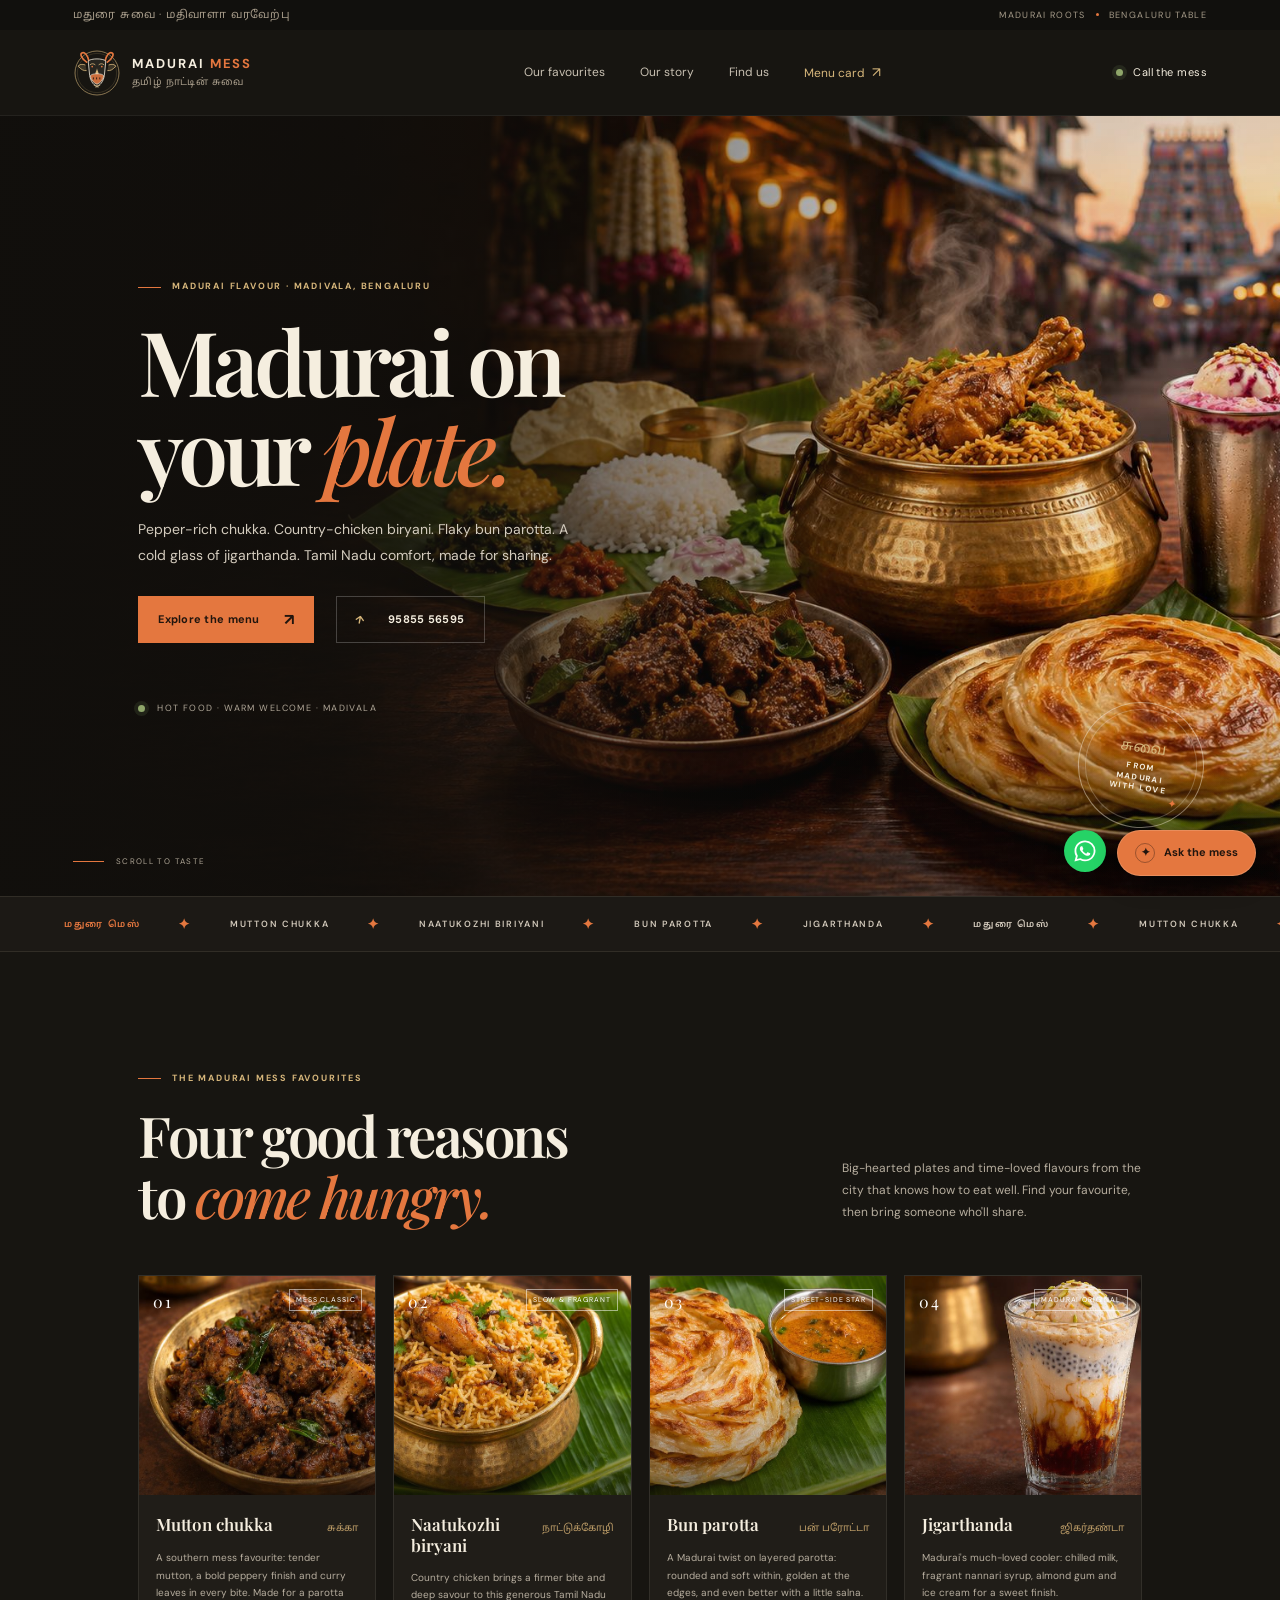
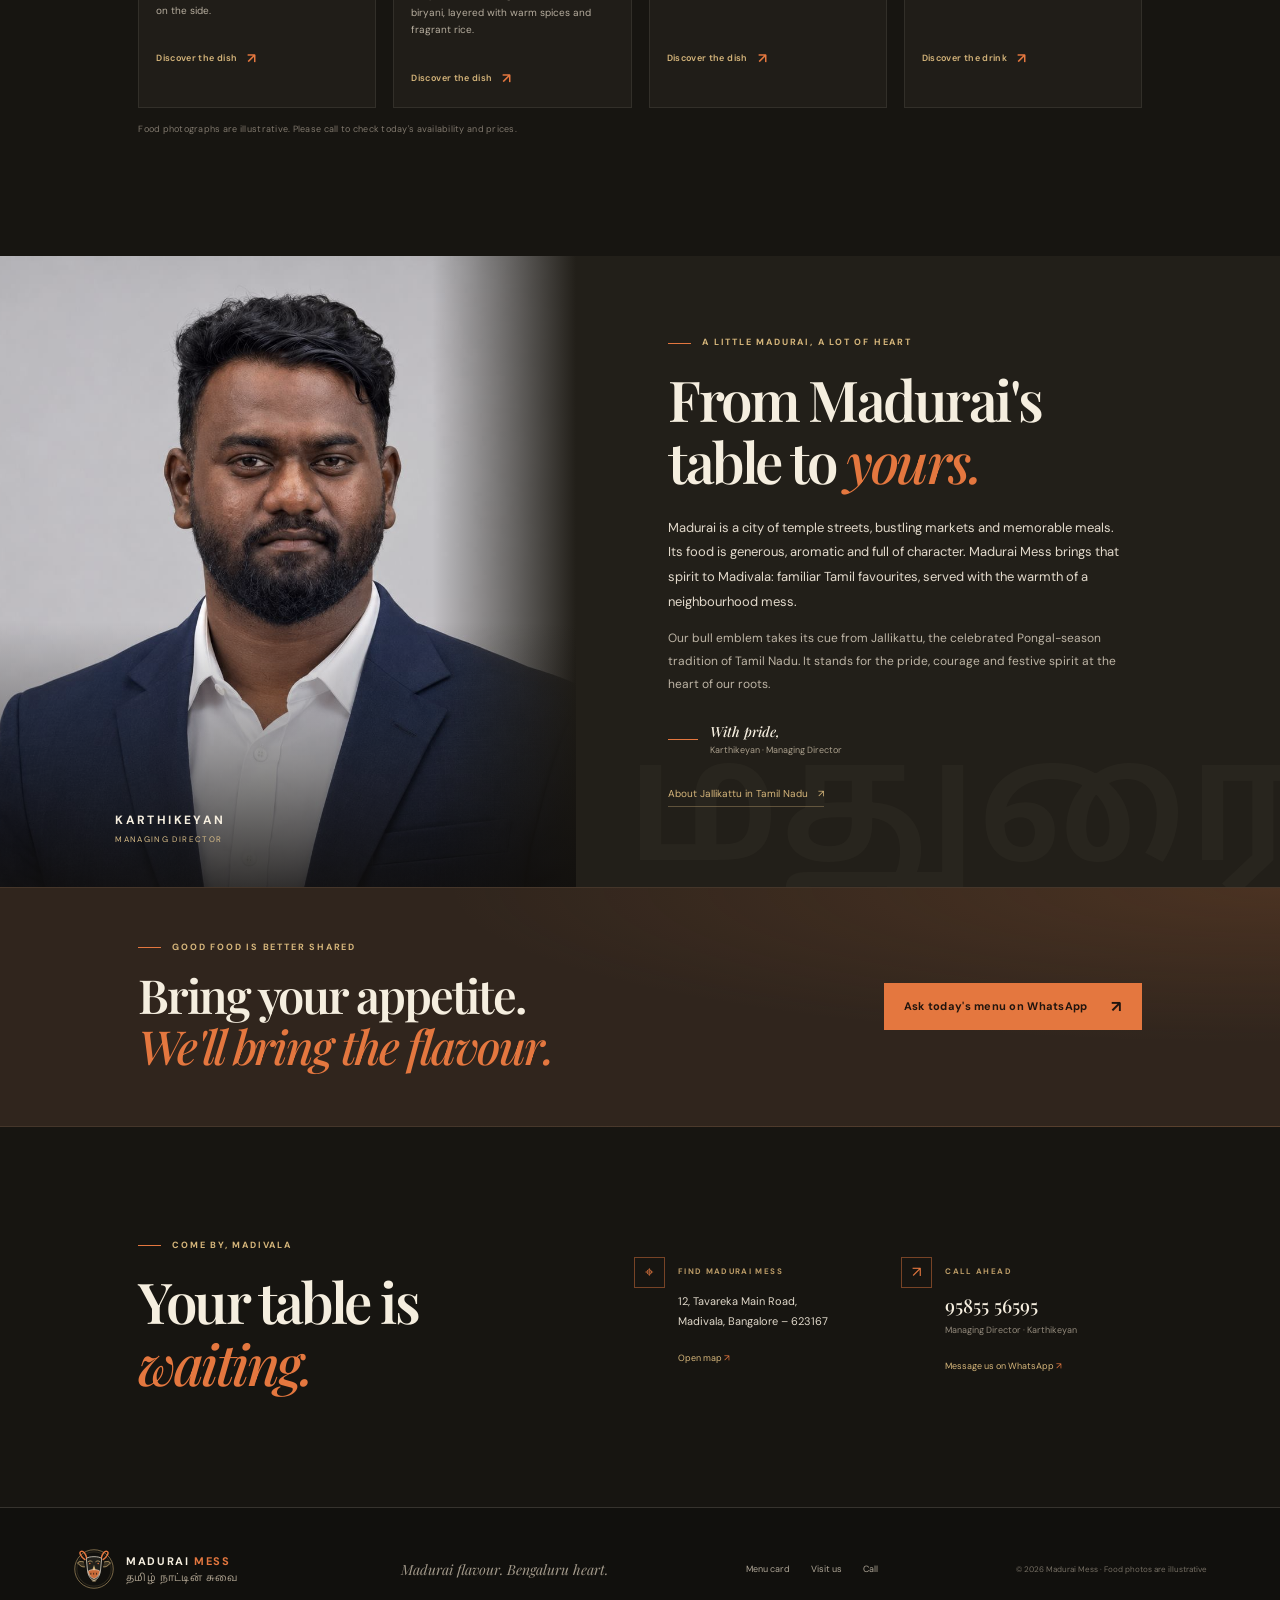
==== index.html @ 987070dd "Publish Madurai Mess site and menu assistant" ====
<!doctype html>
<html lang="en">
<head>
  <meta charset="utf-8">
  <meta name="viewport" content="width=device-width, initial-scale=1">
  <meta name="theme-color" content="#171511">
  <meta name="description" content="Madurai Mess brings the bold, comforting flavours of Tamil Nadu to Madivala, Bengaluru. Discover mutton chukka, naatukozhi biryani, bun parotta and Madurai jigarthanda.">
  <meta property="og:title" content="Madurai Mess | Madurai flavour, Bengaluru heart">
  <meta property="og:description" content="A taste of Madurai, served hot in Madivala, Bengaluru.">
  <meta property="og:type" content="website">
  <meta property="og:image" content="assets/madurai-mess-hero.jpg">
  <title>Madurai Mess | Madurai flavour, Bengaluru heart</title>
  <link rel="preconnect" href="https://fonts.googleapis.com">
  <link rel="preconnect" href="https://fonts.gstatic.com" crossorigin>
  <link href="https://fonts.googleapis.com/css2?family=DM+Sans:wght@400;500;600;700&family=Playfair+Display:wght@500;600;700&family=Noto+Sans+Tamil:wght@500;600&display=swap" rel="stylesheet">
  <link rel="icon" href="assets/bull-mark.svg" type="image/svg+xml">
  <link rel="stylesheet" href="styles.css">
  <script type="application/ld+json">
  {
    "@context": "https://schema.org",
    "@type": "Restaurant",
    "name": "Madurai Mess",
    "telephone": "+91-9585556595",
    "servesCuisine": ["South Indian", "Tamil"],
    "address": {
      "@type": "PostalAddress",
      "streetAddress": "12, Tavareka Main Road, Madivala",
      "addressLocality": "Bangalore",
      "postalCode": "623167",
      "addressCountry": "IN"
    }
  }
  </script>
</head>
<body>
  <div class="topline">
    <span>மதுரை சுவை · மதிவாளா வரவேற்பு</span>
    <span class="topline-right">MADURAI ROOTS <i></i> BENGALURU TABLE</span>
  </div>
  <header class="site-header" id="top">
    <a class="brand" href="index.html" aria-label="Madurai Mess home">
      <img src="assets/bull-mark.svg" alt="" width="48" height="48">
      <span class="brand-copy"><strong>MADURAI <b>MESS</b></strong><small>தமிழ் நாட்டின் சுவை</small></span>
    </a>
    <button class="nav-toggle" type="button" aria-label="Open navigation" aria-expanded="false"><span></span><span></span></button>
    <nav class="main-nav" aria-label="Main navigation">
      <a href="#specials">Our favourites</a><a href="#story">Our story</a><a href="#visit">Find us</a><a class="nav-menu-link" href="menu.html">Menu card <span>↗</span></a>
    </nav>
    <a class="header-call" href="tel:+919585556595"><span class="call-dot"></span> Call the mess</a>
  </header>
  <main>
    <section class="hero" aria-labelledby="hero-title">
      <div class="hero-shade"></div>
      <div class="hero-content">
        <p class="eyebrow"><span class="eyebrow-line"></span> MADURAI FLAVOUR · MADIVALA, BENGALURU</p>
        <h1 id="hero-title">Madurai on<br>your <em>plate.</em></h1>
        <p class="hero-lede">Pepper-rich chukka. Country-chicken biryani. Flaky bun parotta. A cold glass of jigarthanda. Tamil Nadu comfort, made for sharing.</p>
        <div class="hero-actions"><a class="button button-primary" href="menu.html">Explore the menu <span>↗</span></a><a class="button button-quiet" href="tel:+919585556595"><span class="phone-icon">↗</span> 95855 56595</a></div>
        <div class="hero-footnote"><span class="pulse"></span> HOT FOOD · WARM WELCOME · MADIVALA</div>
      </div>
      <div class="hero-stamp" aria-hidden="true"><span>சுவை</span><b>FROM<br>MADURAI<br>WITH LOVE</b><i>✦</i></div>
      <a class="scroll-cue" href="#specials" aria-label="Scroll to Madurai favourites"><span></span> SCROLL TO TASTE</a>
    </section>
    <div class="ticker" aria-label="Madurai Mess highlights"><div class="ticker-track"><span>மதுரை மெஸ்</span><i>✦</i><span>MUTTON CHUKKA</span><i>✦</i><span>NAATUKOZHI BIRIYANI</span><i>✦</i><span>BUN PAROTTA</span><i>✦</i><span>JIGARTHANDA</span><i>✦</i><span>மதுரை மெஸ்</span><i>✦</i><span>MUTTON CHUKKA</span><i>✦</i><span>NAATUKOZHI BIRIYANI</span><i>✦</i><span>BUN PAROTTA</span><i>✦</i><span>JIGARTHANDA</span><i>✦</i></div></div>
    <section class="section favourites" id="specials">
      <div class="section-heading"><div><p class="eyebrow"><span class="eyebrow-line"></span> THE MADURAI MESS FAVOURITES</p><h2>Four good reasons<br>to <em>come hungry.</em></h2></div><p class="section-intro">Big-hearted plates and time-loved flavours from the city that knows how to eat well. Find your favourite, then bring someone who'll share.</p></div>
      <div class="dish-grid">
        <article class="dish-card"><div class="dish-photo photo-chukka" role="img" aria-label="A bowl of peppery mutton chukka with curry leaves"><span class="dish-number">01</span><span class="dish-note">MESS CLASSIC</span></div><div class="dish-copy"><div class="dish-title-line"><h3>Mutton chukka</h3><span>சுக்கா</span></div><p>A southern mess favourite: tender mutton, a bold peppery finish and curry leaves in every bite. Made for a parotta on the side.</p><a href="menu.html#madurai-classics">Discover the dish <span>↗</span></a></div></article>
        <article class="dish-card"><div class="dish-photo photo-biryani" role="img" aria-label="Country chicken biryani in a brass pot"><span class="dish-number">02</span><span class="dish-note">SLOW & FRAGRANT</span></div><div class="dish-copy"><div class="dish-title-line"><h3>Naatukozhi biryani</h3><span>நாட்டுக்கோழி</span></div><p>Country chicken brings a firmer bite and deep savour to this generous Tamil Nadu biryani, layered with warm spices and fragrant rice.</p><a href="menu.html#madurai-classics">Discover the dish <span>↗</span></a></div></article>
        <article class="dish-card"><div class="dish-photo photo-parotta" role="img" aria-label="Golden, layered bun parotta served with salna"><span class="dish-number">03</span><span class="dish-note">STREET-SIDE STAR</span></div><div class="dish-copy"><div class="dish-title-line"><h3>Bun parotta</h3><span>பன் பரோட்டா</span></div><p>A Madurai twist on layered parotta: rounded and soft within, golden at the edges, and even better with a little salna.</p><a href="menu.html#madurai-classics">Discover the dish <span>↗</span></a></div></article>
        <article class="dish-card"><div class="dish-photo photo-jigarthanda" role="img" aria-label="A chilled glass of layered Madurai jigarthanda"><span class="dish-number">04</span><span class="dish-note">MADURAI ORIGINAL</span></div><div class="dish-copy"><div class="dish-title-line"><h3>Jigarthanda</h3><span>ஜிகர்தண்டா</span></div><p>Madurai's much-loved cooler: chilled milk, fragrant nannari syrup, almond gum and ice cream for a sweet finish.</p><a href="menu.html#coolers">Discover the drink <span>↗</span></a></div></article>
      </div>
      <p class="image-disclaimer">Food photographs are illustrative. Please call to check today's availability and prices.</p>
    </section>
    <section class="roots" id="story">
      <div class="roots-image"><img src="assets/karthikeyan.jpg" alt="Karthikeyan, Managing Director of Madurai Mess" loading="lazy"><span class="portrait-caption"><b>KARTHIKEYAN</b><small>MANAGING DIRECTOR</small></span></div>
      <div class="roots-copy"><p class="eyebrow"><span class="eyebrow-line"></span> A LITTLE MADURAI, A LOT OF HEART</p><h2>From Madurai's<br>table to <em>yours.</em></h2><p class="roots-lede">Madurai is a city of temple streets, bustling markets and memorable meals. Its food is generous, aromatic and full of character. Madurai Mess brings that spirit to Madivala: familiar Tamil favourites, served with the warmth of a neighbourhood mess.</p><p>Our bull emblem takes its cue from Jallikattu, the celebrated Pongal-season tradition of Tamil Nadu. It stands for the pride, courage and festive spirit at the heart of our roots.</p><div class="roots-signoff"><span class="signoff-rule"></span><span><b>With pride,</b><small>Karthikeyan · Managing Director</small></span></div><a class="text-link" href="https://www.tamilnadutourism.com/attractions/traditions/jallikattu-bull-festival" target="_blank" rel="noreferrer">About Jallikattu in Tamil Nadu <span>↗</span></a></div>
      <div class="roots-decoration" aria-hidden="true">மதுரை</div>
    </section>
    <section class="callout"><div class="callout-copy"><p class="eyebrow"><span class="eyebrow-line"></span> GOOD FOOD IS BETTER SHARED</p><h2>Bring your appetite.<br><em>We'll bring the flavour.</em></h2></div><a class="button button-primary" href="https://wa.me/919585556595?text=Vanakkam%20Madurai%20Mess%2C%20please%20share%20today%27s%20menu%20and%20prices." target="_blank" rel="noreferrer">Ask today's menu on WhatsApp <span>↗</span></a></section>
    <section class="visit section" id="visit">
      <div class="visit-heading"><p class="eyebrow"><span class="eyebrow-line"></span> COME BY, MADIVALA</p><h2>Your table is<br><em>waiting.</em></h2></div>
      <div class="visit-details">
        <div class="visit-detail"><span class="detail-icon">⌖</span><div><small>FIND MADURAI MESS</small><p>12, Tavareka Main Road,<br>Madivala, Bangalore – 623167</p><a href="https://www.google.com/maps/search/?api=1&query=12%2C%20Tavareka%20Main%20Road%2C%20Madivala%2C%20Bangalore%20623167" target="_blank" rel="noreferrer">Open map <span>↗</span></a></div></div>
        <div class="visit-detail"><span class="detail-icon">↗</span><div><small>CALL AHEAD</small><p><a class="phone-number" href="tel:+919585556595">95855 56595</a><br><span>Managing Director · Karthikeyan</span></p><a href="https://wa.me/919585556595?text=Vanakkam%20Madurai%20Mess" target="_blank" rel="noreferrer">Message us on WhatsApp <span>↗</span></a></div></div>
      </div>
    </section>
  </main>
  <footer class="site-footer"><a class="brand footer-brand" href="#top"><img src="assets/bull-mark.svg" alt="" width="44" height="44"><span class="brand-copy"><strong>MADURAI <b>MESS</b></strong><small>தமிழ் நாட்டின் சுவை</small></span></a><p>Madurai flavour. Bengaluru heart.</p><div class="footer-links"><a href="menu.html">Menu card</a><a href="#visit">Visit us</a><a href="tel:+919585556595">Call</a></div><small class="copyright">© <span data-year></span> Madurai Mess · Food photos are illustrative</small></footer>
  <a class="whatsapp-float" href="https://wa.me/919585556595?text=Vanakkam%20Madurai%20Mess%2C%20I%20have%20a%20personal%20query." target="_blank" rel="noreferrer" aria-label="WhatsApp Madurai Mess for a personal or custom query">
    <svg viewBox="0 0 32 32" aria-hidden="true"><path d="M16.02 3C8.9 3 3.1 8.78 3.1 15.9c0 2.25.59 4.44 1.71 6.38L3 29l6.91-1.8a12.9 12.9 0 0 0 6.1 1.54h.01c7.12 0 12.91-5.8 12.91-12.92A12.8 12.8 0 0 0 25.15 6.7 12.82 12.82 0 0 0 16.02 3Zm0 23.55h-.01c-1.9 0-3.77-.51-5.4-1.48l-.39-.23-4.1 1.07 1.1-4-.26-.41a10.57 10.57 0 0 1-1.63-5.6c0-5.88 4.8-10.66 10.69-10.66 2.85 0 5.53 1.11 7.55 3.13a10.58 10.58 0 0 1 3.12 7.55c0 5.89-4.79 10.68-10.67 10.68Zm5.86-7.99c-.32-.16-1.9-.94-2.19-1.04-.29-.1-.5-.16-.71.16-.21.31-.82 1.04-1 1.25-.18.21-.37.24-.68.08-.32-.16-1.34-.49-2.55-1.56-.94-.84-1.57-1.88-1.75-2.19-.18-.31-.02-.48.14-.64.14-.14.32-.37.47-.55.16-.19.21-.32.32-.53.1-.2.05-.39-.03-.55-.08-.16-.71-1.72-.97-2.36-.25-.61-.51-.52-.7-.53l-.6-.01c-.21 0-.55.08-.84.39-.29.31-1.1 1.08-1.1 2.64s1.12 3.06 1.28 3.27c.16.21 2.2 3.36 5.33 4.71.74.32 1.32.51 1.78.65.75.24 1.44.2 1.98.12.6-.09 1.9-.78 2.17-1.53.26-.76.26-1.4.18-1.54-.08-.14-.29-.22-.61-.38Z"/></svg>
  </a>
  <button class="chat-launcher" type="button" aria-expanded="false" aria-controls="mess-chat-panel"><span class="chat-launcher-icon">✦</span><span>Ask the mess</span></button>
  <section class="chat-panel" id="mess-chat-panel" aria-label="Madurai Mess menu assistant" hidden>
    <header class="chat-header"><div class="chat-brand"><img src="assets/bull-mark.svg" alt="" width="38" height="38"><span><b>Madurai Mess Assistant</b><small>Menu &amp; price questions</small></span></div><button class="chat-close" type="button" aria-label="Close chat">×</button></header>
    <a class="chat-whatsapp-link" href="https://wa.me/919585556595?text=Vanakkam%20Madurai%20Mess%2C%20I%20have%20a%20personal%20query." target="_blank" rel="noreferrer"><span class="wa-mini">◔</span> Personal or custom question? WhatsApp us <span>↗</span></a>
    <div class="chat-messages" aria-live="polite" aria-relevant="additions text"><div class="chat-message bot-message">Vanakkam! Ask me about our dishes, menu or prices. I’ll help with what I know.</div></div>
    <div class="chat-quick-replies"><button type="button" data-question="Show me the menu">Menu</button><button type="button" data-question="What are today's prices?">Today's prices</button><button type="button" data-question="Where are you located?">Location</button></div>
    <form class="chat-form"><label class="sr-only" for="mess-chat-input">Ask about Madurai Mess products or prices</label><input id="mess-chat-input" name="question" type="text" placeholder="Ask about a dish or price…" autocomplete="off" required><button type="submit" aria-label="Send message">↑</button></form>
    <p class="chat-footnote">For the latest availability and prices, message us on WhatsApp.</p>
  </section>
  <script src="script.js"></script>
</body>
</html>
---- styles.css ----
:root{color-scheme:dark;--ink:#171511;--cream:#f5eedf;--muted:#b6ad9e;--orange:#e4773f;--gold:#d6b67b;--line:rgba(244,234,214,.16);--sans:'DM Sans','Noto Sans Tamil',sans-serif;--serif:'Playfair Display',Georgia,serif}
*{box-sizing:border-box}html{scroll-behavior:smooth;scroll-padding-top:100px}body{margin:0;background:var(--ink);color:var(--cream);font-family:var(--sans);font-size:15px;line-height:1.6;-webkit-font-smoothing:antialiased}a{color:inherit;text-decoration:none}button{font:inherit}::selection{background:var(--orange);color:var(--ink)}
.topline{height:30px;padding:0 5.7vw;display:flex;align-items:center;justify-content:space-between;background:#11100d;color:#a69b89;font-size:9px;letter-spacing:.15em;text-transform:uppercase}.topline>span:first-child{font-family:var(--sans);font-size:11px;letter-spacing:.07em}.topline-right{display:flex;gap:10px;align-items:center}.topline-right i{width:3px;height:3px;background:var(--orange);border-radius:50%}
.site-header{height:86px;padding:0 5.7vw;display:flex;align-items:center;justify-content:space-between;position:relative;z-index:20;background:#171511;border-bottom:1px solid rgba(255,255,255,.055)}.brand{display:inline-flex;align-items:center;gap:11px;min-width:215px}.brand img{display:block}.brand-copy{display:flex;flex-direction:column;line-height:1.1}.brand-copy strong{font-size:13px;letter-spacing:.15em}.brand-copy strong b{color:var(--orange);font-weight:700}.brand-copy small{margin-top:6px;color:#a69b89;font-family:'Noto Sans Tamil',var(--sans);font-size:10px;letter-spacing:.04em}.main-nav{display:flex;align-items:center;gap:35px}.main-nav a{color:#c8c0b2;font-size:12px;transition:color .2s}.main-nav a:hover,.main-nav a[aria-current=page]{color:var(--cream)}.main-nav .nav-menu-link{color:var(--gold)}.nav-menu-link span{padding-left:4px;font-size:14px}.header-call{display:inline-flex;align-items:center;gap:10px;color:var(--cream);font-size:11px;letter-spacing:.04em}.call-dot,.pulse{width:7px;height:7px;border-radius:50%;background:#8fa66a;box-shadow:0 0 0 4px rgba(143,166,106,.13)}.nav-toggle{display:none}
.hero{min-height:660px;height:min(780px,calc(100vh - 116px));position:relative;display:flex;align-items:center;overflow:hidden;background:#17120e url('assets/madurai-mess-hero.jpg') center 49%/cover no-repeat}.hero-shade{position:absolute;inset:0;background:linear-gradient(90deg,rgba(17,15,12,.98),rgba(17,15,12,.9) 27%,rgba(17,15,12,.51) 49%,rgba(17,15,12,.08) 78%),linear-gradient(0deg,rgba(14,12,10,.42),transparent 28%)}.hero-content{width:min(610px,53vw);position:relative;z-index:1;margin-left:10.8vw;padding:0 0 16px;animation:rise-in .7s ease both}.eyebrow{margin:0 0 22px;color:var(--gold);display:flex;align-items:center;gap:11px;font-size:9px;font-weight:700;letter-spacing:.2em;line-height:1.5}.eyebrow-line{width:23px;height:1px;flex:0 0 23px;background:var(--orange)}h1,h2,h3,p{margin-top:0}.hero h1{margin:0;font:600 clamp(58px,7vw,98px)/.99 var(--serif);letter-spacing:-.055em}.hero h1 em,.section-heading h2 em,.roots h2 em,.callout h2 em,.visit h2 em,.menu-title-row h1 em{color:var(--orange);font-weight:500}.hero-lede{max-width:430px;margin:24px 0 27px;color:#d4ccbe;font-size:14px;line-height:1.85}.hero-actions{display:flex;align-items:center;gap:22px}.button{min-height:47px;display:inline-flex;align-items:center;justify-content:center;gap:24px;padding:0 20px;font-size:11px;font-weight:700;letter-spacing:.025em;transition:transform .2s,background .2s,border-color .2s}.button:hover{transform:translateY(-2px)}.button-primary{background:var(--orange);color:#21150e}.button-primary:hover{background:#ed8c56}.button-quiet{border:1px solid rgba(255,255,255,.22);color:var(--cream)}.button-quiet:hover{border-color:var(--gold)}.button-primary span{font-size:16px}.phone-icon{color:var(--gold);transform:rotate(-35deg)}.hero-footnote{margin-top:58px;display:flex;align-items:center;gap:12px;color:#afa697;font-size:9px;letter-spacing:.16em}.hero-stamp{position:absolute;right:5.9vw;bottom:68px;width:126px;height:126px;border:1px solid rgba(246,236,216,.46);border-radius:50%;transform:rotate(8deg);display:flex;flex-direction:column;justify-content:center;align-items:center;text-align:center;color:var(--cream)}.hero-stamp:before{content:'';position:absolute;inset:6px;border:1px solid rgba(246,236,216,.26);border-radius:50%}.hero-stamp span{color:var(--gold);font-family:'Noto Sans Tamil',var(--sans);font-size:15px}.hero-stamp b{font-size:8px;line-height:1.35;letter-spacing:.17em}.hero-stamp i{position:absolute;right:21px;bottom:18px;color:var(--orange);font-style:normal;font-size:11px}.scroll-cue{position:absolute;bottom:28px;left:5.7vw;display:flex;align-items:center;gap:12px;color:#ada494;font-size:8px;letter-spacing:.17em}.scroll-cue span{width:31px;height:1px;background:var(--orange)}@keyframes rise-in{from{opacity:0;transform:translateY(12px)}to{opacity:1;transform:translateY(0)}}
.ticker{overflow:hidden;border-block:1px solid rgba(235,219,187,.1);background:#1c1915}.ticker-track{min-width:max-content;height:54px;display:flex;align-items:center;justify-content:space-around;gap:38px;padding:0 5vw;color:#d0c7b9;font-size:9px;font-weight:600;letter-spacing:.19em}.ticker-track span:first-child,.ticker-track i{color:var(--orange)}.ticker-track i{font-style:normal;font-size:14px}
.section{padding:120px 10.8vw}.favourites{background:#171511}.section-heading{display:flex;align-items:end;justify-content:space-between;gap:45px;margin-bottom:48px}.section-heading .eyebrow{margin-bottom:18px}.section-heading h2,.roots h2,.callout h2,.visit h2{margin:0;font:600 clamp(38px,4.4vw,58px)/1.1 var(--serif);letter-spacing:-.045em}.section-intro{width:300px;margin:0 0 4px;color:var(--muted);font-size:12px;line-height:1.85}.dish-grid{display:grid;grid-template-columns:repeat(4,minmax(0,1fr));gap:17px}.dish-card{background:#201d18;border:1px solid rgba(243,233,215,.085);transition:transform .25s,border-color .25s}.dish-card:hover{transform:translateY(-5px);border-color:rgba(228,119,63,.43)}.dish-photo{position:relative;aspect-ratio:1.08;overflow:hidden;background-image:url('assets/madurai-food-grid.jpg');background-size:auto 200%;background-repeat:no-repeat}.photo-chukka{background-position:left top}.photo-biryani{background-position:right top}.photo-jigarthanda{background-position:left bottom}.photo-parotta{background-position:right bottom}.dish-photo:after{content:'';position:absolute;inset:50% 0 0;background:linear-gradient(0deg,rgba(12,10,8,.44),transparent);pointer-events:none}.dish-number,.dish-note{z-index:1;position:absolute;top:13px;color:#fff;font-size:8px;letter-spacing:.12em;text-shadow:0 1px 9px rgba(0,0,0,.4)}.dish-number{left:14px;font-family:var(--serif);font-size:16px}.dish-note{right:13px;padding:4px 6px;border:1px solid rgba(255,255,255,.52);font-size:7px}.dish-copy{padding:19px 17px 18px}.dish-title-line{display:flex;align-items:baseline;justify-content:space-between;gap:5px}.dish-title-line h3{margin:0;color:var(--cream);font:600 17px/1.25 var(--serif)}.dish-title-line span{color:#bc9c67;font-family:'Noto Sans Tamil',var(--sans);font-size:10px;white-space:nowrap}.dish-copy p{min-height:80px;margin:12px 0 15px;color:#b6ad9e;font-size:10px;line-height:1.75}.dish-copy>a{display:inline-flex;align-items:center;gap:10px;color:var(--gold);font-size:9px;font-weight:600;letter-spacing:.04em}.dish-copy>a span{color:var(--orange);font-size:14px}.image-disclaimer{margin:14px 0 0;color:#7f776c;font-size:9px;letter-spacing:.03em}
.roots{min-height:625px;display:grid;grid-template-columns:.9fr 1.1fr;position:relative;overflow:hidden;background:#221f19}.roots-image{min-height:625px;position:relative;overflow:hidden;background:#111}.roots-image:after{content:'';position:absolute;inset:0;background:linear-gradient(0deg,rgba(16,14,12,.85),transparent 42%),linear-gradient(90deg,transparent 75%,#221f19)}.roots-image img{width:100%;height:100%;position:absolute;inset:0;object-fit:cover;object-position:50% 35%;filter:saturate(.82)}.portrait-caption{position:absolute;z-index:1;bottom:41px;left:9vw;display:flex;flex-direction:column;gap:3px}.portrait-caption b{font-size:12px;letter-spacing:.2em}.portrait-caption small{color:#d9bd87;font-size:8px;letter-spacing:.17em}.roots-copy{align-self:center;position:relative;z-index:2;padding:80px 12vw 80px 7.2vw}.roots-copy .eyebrow{margin-bottom:18px}.roots-copy h2{margin-bottom:24px}.roots-copy>p:not(.eyebrow){max-width:465px;color:#bdb4a5;font-size:12px;line-height:1.9}.roots-copy .roots-lede{color:#e2d9cb!important;font-size:13px!important}.roots-signoff{display:flex;align-items:center;gap:12px;margin:25px 0 22px}.signoff-rule{width:30px;height:1px;background:var(--orange)}.roots-signoff>span:last-child{display:flex;flex-direction:column}.roots-signoff b{font-family:var(--serif);font-size:14px;font-style:italic;font-weight:500}.roots-signoff small{color:#aa9f8c;font-size:9px}.text-link{display:inline-flex;gap:10px;align-items:center;border-bottom:1px solid rgba(214,182,123,.34);padding-bottom:4px;color:var(--gold);font-size:10px}.roots-decoration{position:absolute;right:-22px;bottom:-67px;color:rgba(245,238,223,.028);font-family:'Noto Sans Tamil';font-size:170px;font-weight:600;pointer-events:none}
.callout{min-height:240px;padding:52px 10.8vw;display:flex;align-items:center;justify-content:space-between;gap:35px;background:#30251d;background-image:radial-gradient(ellipse at 100% 0%,rgba(169,98,52,.22),transparent 46%);border-block:1px solid rgba(232,191,148,.11)}.callout .eyebrow{margin-bottom:14px}.callout h2{font-size:clamp(32px,4vw,47px)}.callout .button{flex:0 0 auto}
.visit{display:grid;grid-template-columns:.9fr 1.1fr;align-items:center;gap:80px;padding-top:112px;padding-bottom:113px}.visit-heading .eyebrow{margin-bottom:18px}.visit-details{display:grid;grid-template-columns:repeat(2,1fr);gap:27px}.visit-detail{display:flex;align-items:flex-start;gap:13px}.detail-icon{width:31px;height:31px;display:grid;place-items:center;border:1px solid rgba(228,119,63,.47);color:var(--orange)}.visit-detail small{color:#bc9c67;font-size:8px;font-weight:700;letter-spacing:.17em}.visit-detail p{margin:11px 0 12px;color:#e0d8ca;font-size:11px;line-height:1.8}.visit-detail p span{color:#938a7c;font-size:9px}.visit-detail>div>a:not(.phone-number){color:var(--gold);font-size:9px}.visit-detail>div>a span{color:var(--orange)}.phone-number{font:500 19px var(--serif);color:var(--cream)}
.site-footer{min-height:124px;padding:25px 5.7vw;display:flex;align-items:center;justify-content:space-between;gap:20px;border-top:1px solid var(--line);background:#11100d}.footer-brand{min-width:190px}.footer-brand img{width:42px;height:42px}.footer-brand .brand-copy strong{font-size:11px}.site-footer>p{margin:0;color:#a39a8b;font:italic 14px var(--serif)}.footer-links{display:flex;gap:21px;color:#afa697;font-size:9px}.footer-links a:hover{color:var(--gold)}.copyright{color:#756e63;font-size:8px}
.menu-page{background:#171511}.menu-main{max-width:1000px;margin:auto;padding:28px 28px 80px}.menu-top-actions{display:flex;justify-content:space-between;align-items:center;margin:3px 0 22px}.back-link,.print-button{color:#b8ae9d;font-size:10px}.back-link:hover,.print-button:hover{color:var(--cream)}.print-button{border:1px solid var(--line);background:transparent;padding:9px 12px;cursor:pointer}.print-button span{color:var(--orange);margin-left:9px}.menu-board{position:relative;overflow:hidden;padding:48px 9.5% 32px;color:#29231c;background:#f2ead9;border:1px solid #d5c6a9;box-shadow:0 16px 55px rgba(0,0,0,.23)}.menu-board:before,.menu-board:after{content:'';position:absolute;pointer-events:none}.menu-board:before{inset:12px;border:1px solid rgba(145,92,52,.25)}.menu-board:after{top:-130px;right:-110px;width:350px;height:350px;border:1px solid rgba(145,92,52,.08);border-radius:50%;box-shadow:0 0 0 18px rgba(145,92,52,.025),0 0 0 39px rgba(145,92,52,.02)}.menu-board-top,.menu-title-row,.menu-intro,.menu-rule,.menu-category,.menu-bottom,.menu-address{position:relative;z-index:1}.menu-board-top{display:flex;flex-direction:column;align-items:center;text-align:center}.menu-board-top img{width:60px;height:60px;margin-bottom:7px}.menu-board-top p{margin:0;font-size:10px;font-weight:700;letter-spacing:.14em}.menu-board-top p span{color:#c46b40}.menu-board-top small{margin-top:6px;color:#837561;font-size:8px;letter-spacing:.2em}.menu-title-row{display:flex;align-items:center;justify-content:center;gap:22px;margin:22px 0 7px;text-align:center}.menu-title-row .eyebrow{justify-content:center;margin:0 0 3px;color:#a45d39;font-size:8px}.menu-title-row h1{margin:0;color:#28221b;font:600 52px/1.1 var(--serif);letter-spacing:-.04em}.menu-title-row h1 em{color:#b75f39}.menu-spark{color:#c18950;font-size:19px}.menu-intro{max-width:440px;margin:0 auto 28px;color:#7b7061;text-align:center;font-size:10px;line-height:1.7}.menu-rule{display:flex;align-items:center;justify-content:center;gap:12px;margin:0 0 24px;color:#987d56;font-size:8px;font-weight:700;letter-spacing:.18em}.menu-rule span{width:41px;height:1px;background:#c5b48e}.menu-category{margin-bottom:25px}.menu-category>h2{margin:0 0 6px;padding-bottom:8px;display:flex;justify-content:space-between;align-items:baseline;border-bottom:1px solid #c6b593;color:#38291e;font:600 21px/1.25 var(--serif)}.menu-category>h2 span{color:#987d56;font-family:'Noto Sans Tamil',var(--sans);font-size:10px;font-weight:500}.menu-item{min-height:60px;display:flex;justify-content:space-between;align-items:center;gap:15px;padding:10px 0;border-bottom:1px dotted #ccbda1}.menu-item h3{margin:0 0 2px;color:#312820;font:600 14px/1.35 var(--serif)}.menu-item p{max-width:540px;margin:0;color:#7b7162;font-size:9px;line-height:1.6}.menu-item-featured h3{color:#a54f30}.menu-item-mark{color:#a85b3b;text-align:center;font-size:7px;font-weight:700;line-height:1.4;letter-spacing:.1em}.menu-dot{color:#bd8754;font-size:11px}.menu-category-secondary{display:inline-block;width:calc(50% - 13px);vertical-align:top;margin-right:19px}.menu-category-secondary+.menu-category-secondary{margin-right:0}.menu-category-secondary>h2{min-height:40px;font-size:17px}.menu-category-secondary>h2 span{font-size:8px}.menu-category-secondary .menu-item{min-height:58px}.menu-category-secondary .menu-item h3{font-size:12px}.menu-category-secondary .menu-item p{font-size:8px}.menu-bottom{display:flex;justify-content:space-between;align-items:center;gap:20px;margin-top:3px;padding:16px 0;border-block:1px solid #c6b593}.menu-note{max-width:270px;margin:0;color:#837561;font-size:8px;line-height:1.6}.menu-order{display:flex;flex-direction:column;color:#a45032;font-size:8px;font-weight:700;letter-spacing:.17em;text-align:right}.menu-order span{margin-top:3px;color:#3a3024;font:600 17px var(--serif);letter-spacing:0}.menu-address{display:flex;justify-content:space-between;gap:10px;margin-top:13px;color:#93836a;font-size:7px;letter-spacing:.08em}.menu-foot-links{display:flex;justify-content:space-between;margin:18px 2px 0;color:var(--gold);font-size:9px}
@media(max-width:1060px){.site-header{padding:0 4vw}.main-nav{gap:21px}.brand{min-width:180px}.section{padding-right:7vw;padding-left:7vw}.dish-grid{grid-template-columns:repeat(2,minmax(0,1fr));gap:18px}.dish-photo{aspect-ratio:1.55}.dish-copy p{min-height:0}.roots-copy{padding-right:8vw;padding-left:6vw}.callout{padding-right:7vw;padding-left:7vw}}
@media(max-width:760px){html{scroll-padding-top:76px}.topline{padding:0 5vw;height:27px}.topline-right{font-size:7px}.site-header{height:72px;padding:0 5vw}.brand{min-width:auto;gap:8px}.brand img{width:42px;height:42px}.brand-copy strong{font-size:11px}.brand-copy small{font-size:8px}.header-call{margin-left:auto;margin-right:17px;font-size:9px}.nav-toggle{width:35px;height:35px;display:flex;flex-direction:column;justify-content:center;align-items:center;gap:5px;border:1px solid var(--line);background:transparent;color:#fff;cursor:pointer}.nav-toggle span{width:13px;height:1px;background:var(--cream)}.main-nav{display:none;position:absolute;top:71px;left:0;right:0;padding:17px 5vw 20px;flex-direction:column;align-items:stretch;gap:0;background:#171511;border-top:1px solid var(--line);box-shadow:0 12px 20px rgba(0,0,0,.25)}.main-nav.is-open{display:flex}.main-nav a{padding:12px 0;border-bottom:1px solid rgba(255,255,255,.07)}.main-nav a:last-child{border:0}.hero{height:690px;min-height:0;max-height:calc(100svh - 99px);background-position:59% center}.hero-shade{background:linear-gradient(90deg,rgba(17,15,12,.94),rgba(17,15,12,.7) 53%,rgba(17,15,12,.25)),linear-gradient(0deg,rgba(14,12,10,.5),transparent 40%)}.hero-content{width:84vw;margin-left:8vw;padding-bottom:9px}.hero h1{font-size:clamp(59px,13vw,82px)}.hero-lede{max-width:365px;font-size:12px}.hero-footnote{margin-top:40px;font-size:7px}.hero-stamp{width:87px;height:87px;right:6vw;bottom:54px}.hero-stamp span{font-size:12px}.hero-stamp b{font-size:6px}.hero-stamp i{right:14px;bottom:13px;font-size:8px}.scroll-cue{display:none}.ticker-track{height:46px;gap:22px;font-size:8px}.section{padding:78px 6vw}.section-heading{display:block;margin-bottom:28px}.section-heading h2,.roots h2,.visit h2{font-size:43px}.section-intro{width:min(100%,420px);margin-top:17px;font-size:11px}.dish-grid{gap:12px}.dish-photo{aspect-ratio:1.1}.dish-copy{padding:14px 12px}.dish-title-line h3{font-size:15px}.dish-title-line span{font-size:8px}.dish-copy p{font-size:9px}.dish-note{top:9px;right:8px;font-size:6px}.dish-number{top:9px;left:9px}.roots{display:block}.roots-image{min-height:420px}.roots-image img{object-position:center 30%}.roots-image:after{background:linear-gradient(0deg,rgba(16,14,12,.88),transparent 47%)}.portrait-caption{left:7vw;bottom:28px}.roots-copy{padding:58px 7vw 65px}.roots-copy>p:not(.eyebrow){font-size:11px}.callout{display:block;padding:52px 7vw}.callout h2{font-size:38px}.callout .button{margin-top:24px}.visit{display:block;padding-top:75px;padding-bottom:75px}.visit-details{margin-top:29px;gap:22px 14px}.visit-detail{gap:9px}.visit-detail p{font-size:9px}.detail-icon{width:27px;height:27px;flex:0 0 27px}.phone-number{font-size:16px}.site-footer{padding:22px 6vw;flex-wrap:wrap}.site-footer>p{display:none}.footer-links{gap:13px;font-size:8px}.copyright{flex-basis:100%}.menu-main{padding:17px 4vw 55px}.menu-board{padding:35px 7% 24px}.menu-title-row h1{font-size:46px}.menu-category-secondary{display:block;width:100%;margin-right:0}.menu-category-secondary>h2{min-height:0;font-size:19px}.menu-category-secondary .menu-item h3{font-size:13px}.menu-category-secondary .menu-item p{font-size:9px}}
@media(max-width:420px){.topline-right{letter-spacing:.08em;gap:6px}.brand-copy strong{font-size:10px}.header-call{margin-right:10px}.button{padding:0 13px;gap:13px;font-size:10px}.hero-actions{gap:9px}.dish-title-line{display:block}.dish-title-line span{display:block;margin-top:3px}.visit-details{grid-template-columns:1fr}.menu-address{flex-direction:column}}
@media print{body.menu-page{background:#fff;color:#29231c}.topline,.site-header,.menu-top-actions,.menu-foot-links,.menu-footer{display:none!important}.menu-main{max-width:none;padding:0}.menu-board{padding:30px 8% 24px;border:0;box-shadow:none;print-color-adjust:exact;-webkit-print-color-adjust:exact}.menu-board:before{inset:7px}.menu-item,.menu-category{break-inside:avoid}.menu-category{margin-bottom:17px}}

.sr-only{position:absolute;width:1px;height:1px;padding:0;margin:-1px;overflow:hidden;clip:rect(0,0,0,0);white-space:nowrap;border:0}
.chat-launcher{position:fixed;z-index:30;right:24px;bottom:24px;display:flex;align-items:center;gap:9px;padding:12px 17px;border:1px solid rgba(247,238,223,.18);border-radius:30px;background:#e4773f;color:#21150e;font-size:11px;font-weight:700;box-shadow:0 8px 24px rgba(0,0,0,.32);cursor:pointer;transition:transform .2s,background .2s}
.chat-launcher:hover{transform:translateY(-2px);background:#ed8c56}.chat-launcher-icon{display:grid;place-items:center;width:20px;height:20px;border:1px solid rgba(33,21,14,.37);border-radius:50%;font-size:11px}
.whatsapp-float{position:fixed;z-index:30;right:174px;bottom:28px;width:42px;height:42px;display:grid;place-items:center;border-radius:50%;background:#25d366;box-shadow:0 7px 22px rgba(0,0,0,.28);transition:transform .2s}.whatsapp-float:hover{transform:translateY(-3px) scale(1.04)}.whatsapp-float svg{width:26px;height:26px;fill:#fff}
.chat-panel{position:fixed;z-index:31;right:24px;bottom:82px;width:min(365px,calc(100vw - 28px));max-height:min(560px,calc(100svh - 110px));display:flex;flex-direction:column;overflow:hidden;border:1px solid rgba(214,182,123,.35);border-radius:15px;background:#f5eedf;color:#29231c;box-shadow:0 18px 60px rgba(0,0,0,.48);animation:chat-pop .2s ease both}
.chat-panel[hidden]{display:none}@keyframes chat-pop{from{opacity:0;transform:translateY(8px) scale(.98)}to{opacity:1;transform:translateY(0) scale(1)}}
.chat-header{min-height:66px;display:flex;align-items:center;justify-content:space-between;padding:10px 14px;background:#211d17;color:#f5eedf}.chat-brand{display:flex;align-items:center;gap:9px}.chat-brand img{width:38px;height:38px}.chat-brand>span{display:flex;flex-direction:column;line-height:1.3}.chat-brand b{font-size:11px}.chat-brand small{color:#c2ad88;font-size:9px}.chat-close{width:30px;height:30px;border:0;background:transparent;color:#e8dece;font-size:23px;cursor:pointer}
.chat-whatsapp-link{display:flex;align-items:center;gap:6px;padding:9px 13px;background:#e9dfcc;color:#66533a;font-size:9px}.chat-whatsapp-link>span:last-child{margin-left:auto;color:#ac603b;font-size:13px}.wa-mini{width:15px;height:15px;display:grid;place-items:center;border-radius:50%;background:#25d366;color:#fff;font-size:11px}
.chat-messages{min-height:140px;max-height:280px;flex:1;display:flex;flex-direction:column;gap:8px;overflow:auto;padding:14px 13px 8px;background:#f5eedf}.chat-message{max-width:88%;padding:10px 12px;border-radius:12px;font-size:10px;line-height:1.65;overflow-wrap:anywhere}.bot-message{align-self:flex-start;border:1px solid #e2d6bf;background:#fffaf0;color:#3f372b;border-bottom-left-radius:4px}.user-message{align-self:flex-end;background:#e7d5b2;color:#392a1c;border-bottom-right-radius:4px}.chat-action{align-self:flex-start;margin:0 0 4px 2px;padding:7px 10px;border-radius:7px;background:#d56d3d;color:#24170f;font-size:9px;font-weight:700}
.chat-quick-replies{display:flex;flex-wrap:wrap;gap:6px;padding:5px 12px 10px;background:#f5eedf}.chat-quick-replies button{padding:6px 9px;border:1px solid #d3c3a7;border-radius:15px;background:transparent;color:#64533c;font-size:8px;cursor:pointer}.chat-quick-replies button:hover{border-color:#c66b40;color:#91451f}
.chat-form{display:flex;gap:7px;padding:10px 11px;border-top:1px solid #e0d4be;background:#fffaf0}.chat-form input{min-width:0;flex:1;padding:10px 11px;border:1px solid #ded1b9;border-radius:8px;background:#fff;color:#2f281f;font:inherit;font-size:10px;outline:none}.chat-form input:focus{border-color:#ce754b;box-shadow:0 0 0 2px rgba(206,117,75,.12)}.chat-form>button{width:38px;border:0;border-radius:8px;background:#e4773f;color:#21150e;font-size:18px;font-weight:700;cursor:pointer}.chat-footnote{margin:0;padding:0 12px 10px;background:#fffaf0;color:#93836b;font-size:8px}
@media(max-width:760px){.chat-launcher{right:14px;bottom:14px;padding:11px 14px}.whatsapp-float{right:151px;bottom:17px;width:38px;height:38px}.whatsapp-float svg{width:23px;height:23px}.chat-panel{right:12px;bottom:68px;max-height:calc(100svh - 84px)}}
@media print{.chat-launcher,.chat-panel,.whatsapp-float{display:none!important}}
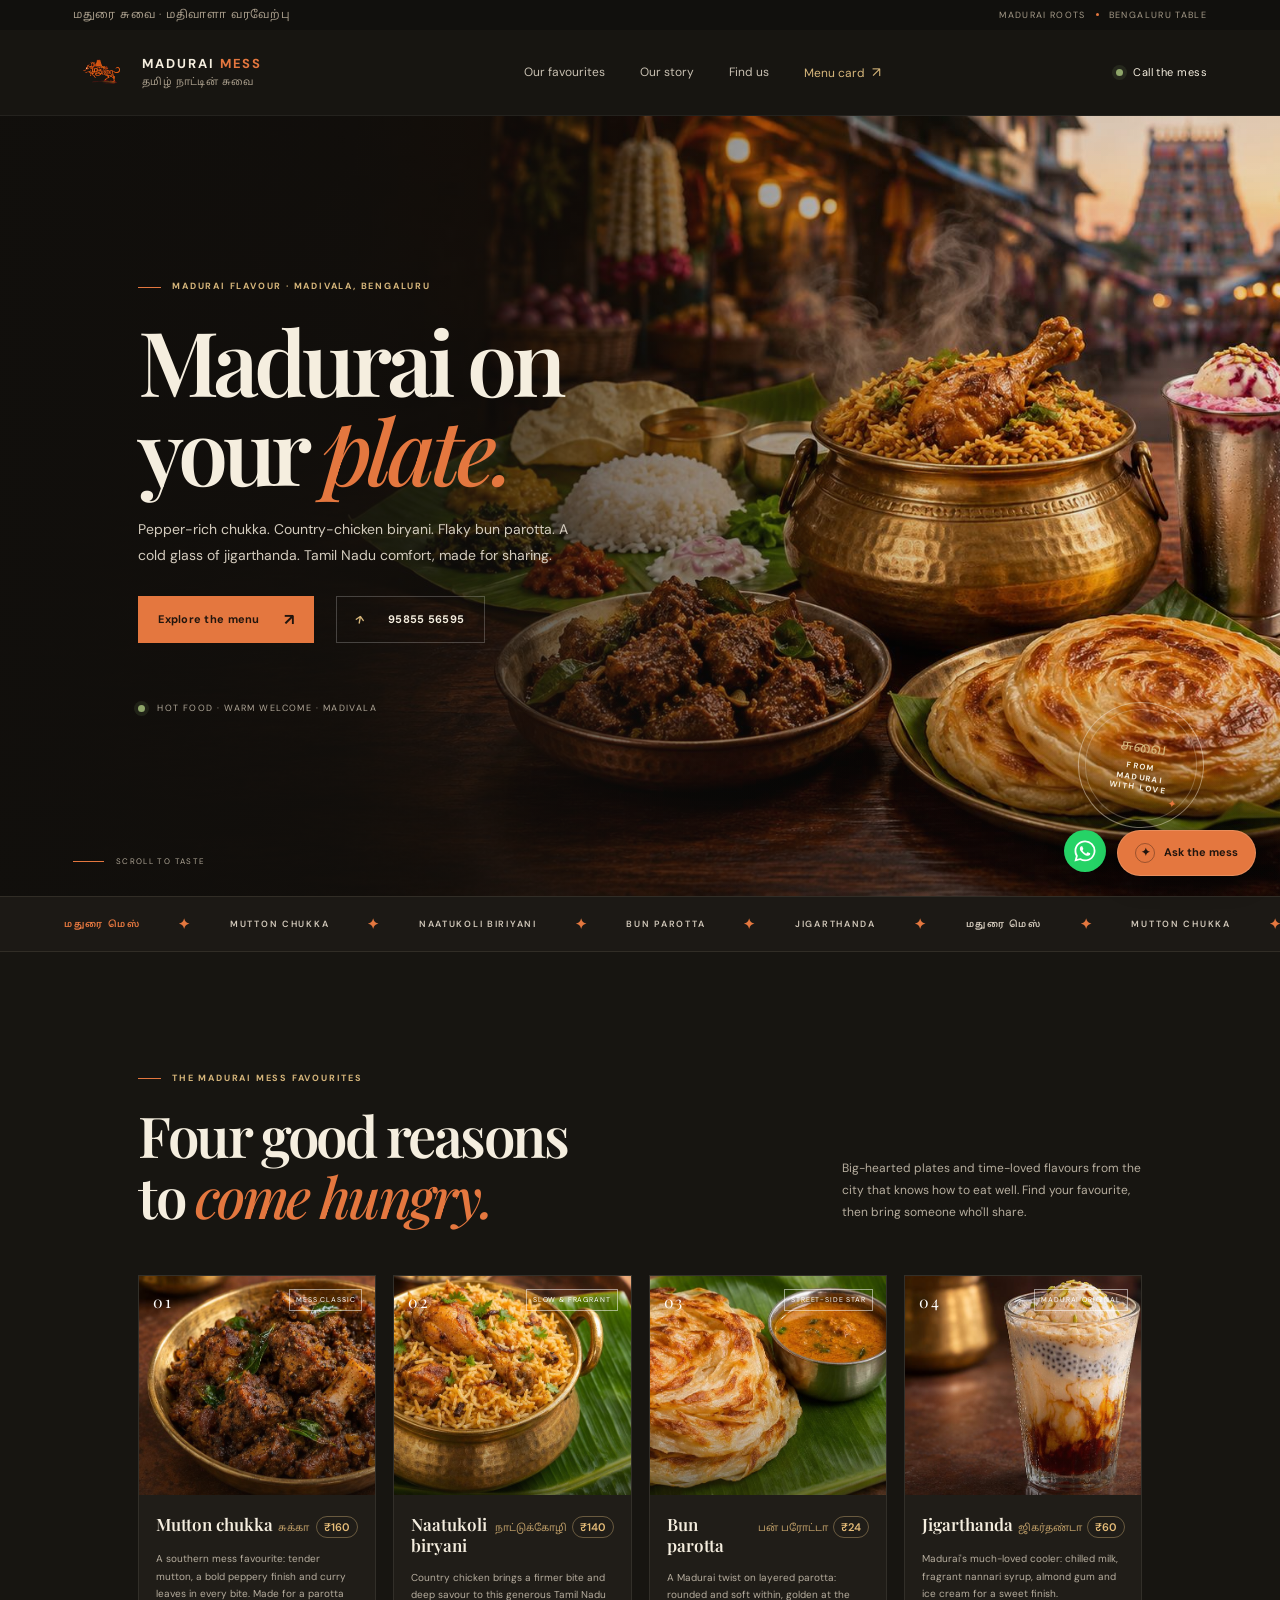
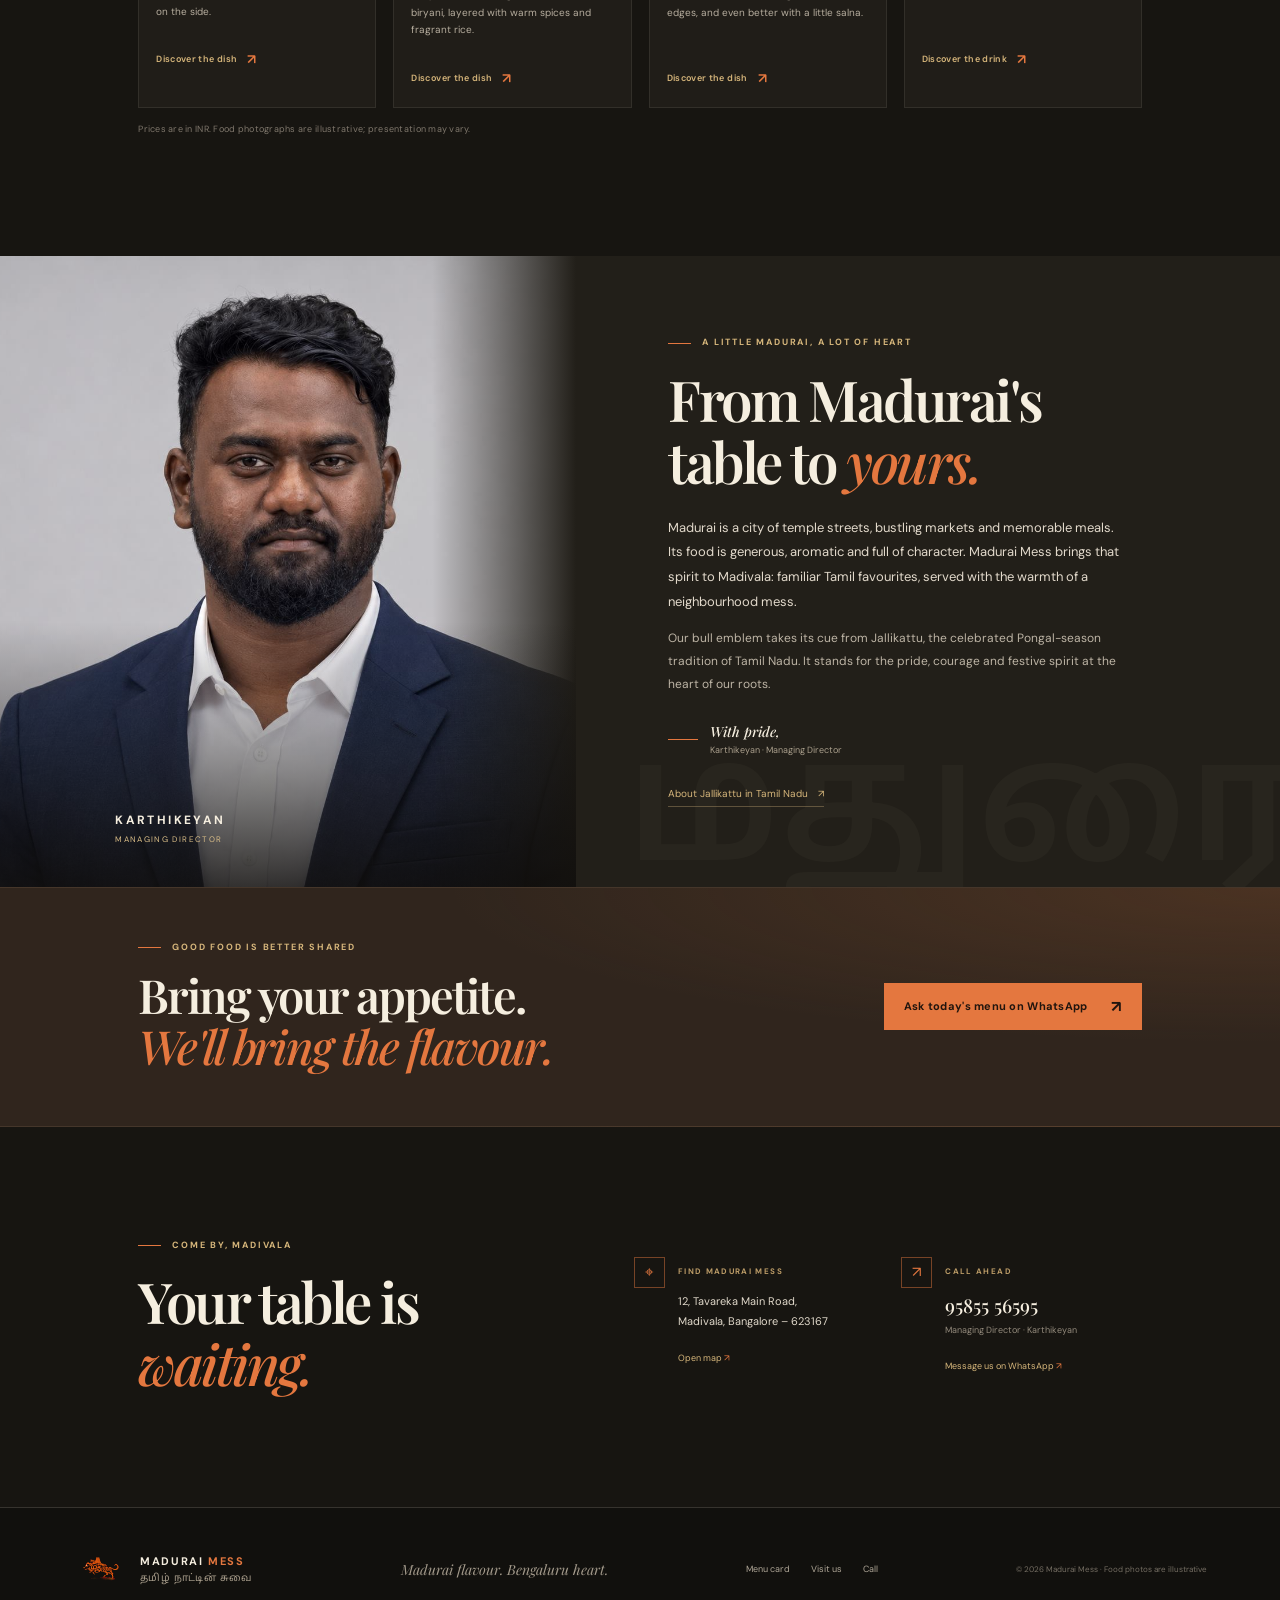
==== commit 95293354: "Add menu prices, meal photos, and supplied logo" ====
--- a/index.html
+++ b/index.html
@@ -4,7 +4,7 @@
   <meta charset="utf-8">
   <meta name="viewport" content="width=device-width, initial-scale=1">
   <meta name="theme-color" content="#171511">
-  <meta name="description" content="Madurai Mess brings the bold, comforting flavours of Tamil Nadu to Madivala, Bengaluru. Discover mutton chukka, naatukozhi biryani, bun parotta and Madurai jigarthanda.">
+  <meta name="description" content="Madurai Mess brings the bold, comforting flavours of Tamil Nadu to Madivala, Bengaluru. Discover mutton chukka, naatukoli biryani, bun parotta and Madurai jigarthanda.">
   <meta property="og:title" content="Madurai Mess | Madurai flavour, Bengaluru heart">
   <meta property="og:description" content="A taste of Madurai, served hot in Madivala, Bengaluru.">
   <meta property="og:type" content="website">
@@ -39,7 +39,7 @@
   </div>
   <header class="site-header" id="top">
     <a class="brand" href="index.html" aria-label="Madurai Mess home">
-      <img src="assets/bull-mark.svg" alt="" width="48" height="48">
+      <img src="assets/madurai-mess-logo.jpg" alt="Madurai Mess logo" width="48" height="48">
       <span class="brand-copy"><strong>MADURAI <b>MESS</b></strong><small>தமிழ் நாட்டின் சுவை</small></span>
     </a>
     <button class="nav-toggle" type="button" aria-label="Open navigation" aria-expanded="false"><span></span><span></span></button>
@@ -61,16 +61,16 @@
       <div class="hero-stamp" aria-hidden="true"><span>சுவை</span><b>FROM<br>MADURAI<br>WITH LOVE</b><i>✦</i></div>
       <a class="scroll-cue" href="#specials" aria-label="Scroll to Madurai favourites"><span></span> SCROLL TO TASTE</a>
     </section>
-    <div class="ticker" aria-label="Madurai Mess highlights"><div class="ticker-track"><span>மதுரை மெஸ்</span><i>✦</i><span>MUTTON CHUKKA</span><i>✦</i><span>NAATUKOZHI BIRIYANI</span><i>✦</i><span>BUN PAROTTA</span><i>✦</i><span>JIGARTHANDA</span><i>✦</i><span>மதுரை மெஸ்</span><i>✦</i><span>MUTTON CHUKKA</span><i>✦</i><span>NAATUKOZHI BIRIYANI</span><i>✦</i><span>BUN PAROTTA</span><i>✦</i><span>JIGARTHANDA</span><i>✦</i></div></div>
+    <div class="ticker" aria-label="Madurai Mess highlights"><div class="ticker-track"><span>மதுரை மெஸ்</span><i>✦</i><span>MUTTON CHUKKA</span><i>✦</i><span>NAATUKOLI BIRIYANI</span><i>✦</i><span>BUN PAROTTA</span><i>✦</i><span>JIGARTHANDA</span><i>✦</i><span>மதுரை மெஸ்</span><i>✦</i><span>MUTTON CHUKKA</span><i>✦</i><span>NAATUKOLI BIRIYANI</span><i>✦</i><span>BUN PAROTTA</span><i>✦</i><span>JIGARTHANDA</span><i>✦</i></div></div>
     <section class="section favourites" id="specials">
       <div class="section-heading"><div><p class="eyebrow"><span class="eyebrow-line"></span> THE MADURAI MESS FAVOURITES</p><h2>Four good reasons<br>to <em>come hungry.</em></h2></div><p class="section-intro">Big-hearted plates and time-loved flavours from the city that knows how to eat well. Find your favourite, then bring someone who'll share.</p></div>
       <div class="dish-grid">
-        <article class="dish-card"><div class="dish-photo photo-chukka" role="img" aria-label="A bowl of peppery mutton chukka with curry leaves"><span class="dish-number">01</span><span class="dish-note">MESS CLASSIC</span></div><div class="dish-copy"><div class="dish-title-line"><h3>Mutton chukka</h3><span>சுக்கா</span></div><p>A southern mess favourite: tender mutton, a bold peppery finish and curry leaves in every bite. Made for a parotta on the side.</p><a href="menu.html#madurai-classics">Discover the dish <span>↗</span></a></div></article>
-        <article class="dish-card"><div class="dish-photo photo-biryani" role="img" aria-label="Country chicken biryani in a brass pot"><span class="dish-number">02</span><span class="dish-note">SLOW & FRAGRANT</span></div><div class="dish-copy"><div class="dish-title-line"><h3>Naatukozhi biryani</h3><span>நாட்டுக்கோழி</span></div><p>Country chicken brings a firmer bite and deep savour to this generous Tamil Nadu biryani, layered with warm spices and fragrant rice.</p><a href="menu.html#madurai-classics">Discover the dish <span>↗</span></a></div></article>
-        <article class="dish-card"><div class="dish-photo photo-parotta" role="img" aria-label="Golden, layered bun parotta served with salna"><span class="dish-number">03</span><span class="dish-note">STREET-SIDE STAR</span></div><div class="dish-copy"><div class="dish-title-line"><h3>Bun parotta</h3><span>பன் பரோட்டா</span></div><p>A Madurai twist on layered parotta: rounded and soft within, golden at the edges, and even better with a little salna.</p><a href="menu.html#madurai-classics">Discover the dish <span>↗</span></a></div></article>
-        <article class="dish-card"><div class="dish-photo photo-jigarthanda" role="img" aria-label="A chilled glass of layered Madurai jigarthanda"><span class="dish-number">04</span><span class="dish-note">MADURAI ORIGINAL</span></div><div class="dish-copy"><div class="dish-title-line"><h3>Jigarthanda</h3><span>ஜிகர்தண்டா</span></div><p>Madurai's much-loved cooler: chilled milk, fragrant nannari syrup, almond gum and ice cream for a sweet finish.</p><a href="menu.html#coolers">Discover the drink <span>↗</span></a></div></article>
+        <article class="dish-card"><div class="dish-photo photo-chukka" role="img" aria-label="A bowl of peppery mutton chukka with curry leaves"><span class="dish-number">01</span><span class="dish-note">MESS CLASSIC</span></div><div class="dish-copy"><div class="dish-title-line"><h3>Mutton chukka</h3><span>சுக்கா</span><b class="price-tag">₹160</b></div><p>A southern mess favourite: tender mutton, a bold peppery finish and curry leaves in every bite. Made for a parotta on the side.</p><a href="menu.html#madurai-classics">Discover the dish <span>↗</span></a></div></article>
+        <article class="dish-card"><div class="dish-photo photo-biryani" role="img" aria-label="Country chicken biryani in a brass pot"><span class="dish-number">02</span><span class="dish-note">SLOW & FRAGRANT</span></div><div class="dish-copy"><div class="dish-title-line"><h3>Naatukoli biryani</h3><span>நாட்டுக்கோழி</span><b class="price-tag">₹140</b></div><p>Country chicken brings a firmer bite and deep savour to this generous Tamil Nadu biryani, layered with warm spices and fragrant rice.</p><a href="menu.html#madurai-classics">Discover the dish <span>↗</span></a></div></article>
+        <article class="dish-card"><div class="dish-photo photo-parotta" role="img" aria-label="Golden, layered bun parotta served with salna"><span class="dish-number">03</span><span class="dish-note">STREET-SIDE STAR</span></div><div class="dish-copy"><div class="dish-title-line"><h3>Bun parotta</h3><span>பன் பரோட்டா</span><b class="price-tag">₹24</b></div><p>A Madurai twist on layered parotta: rounded and soft within, golden at the edges, and even better with a little salna.</p><a href="menu.html#madurai-classics">Discover the dish <span>↗</span></a></div></article>
+        <article class="dish-card"><div class="dish-photo photo-jigarthanda" role="img" aria-label="A chilled glass of layered Madurai jigarthanda"><span class="dish-number">04</span><span class="dish-note">MADURAI ORIGINAL</span></div><div class="dish-copy"><div class="dish-title-line"><h3>Jigarthanda</h3><span>ஜிகர்தண்டா</span><b class="price-tag">₹60</b></div><p>Madurai's much-loved cooler: chilled milk, fragrant nannari syrup, almond gum and ice cream for a sweet finish.</p><a href="menu.html#coolers">Discover the drink <span>↗</span></a></div></article>
       </div>
-      <p class="image-disclaimer">Food photographs are illustrative. Please call to check today's availability and prices.</p>
+      <p class="image-disclaimer">Prices are in INR. Food photographs are illustrative; presentation may vary.</p>
     </section>
     <section class="roots" id="story">
       <div class="roots-image"><img src="assets/karthikeyan.jpg" alt="Karthikeyan, Managing Director of Madurai Mess" loading="lazy"><span class="portrait-caption"><b>KARTHIKEYAN</b><small>MANAGING DIRECTOR</small></span></div>
@@ -86,13 +86,13 @@
       </div>
     </section>
   </main>
-  <footer class="site-footer"><a class="brand footer-brand" href="#top"><img src="assets/bull-mark.svg" alt="" width="44" height="44"><span class="brand-copy"><strong>MADURAI <b>MESS</b></strong><small>தமிழ் நாட்டின் சுவை</small></span></a><p>Madurai flavour. Bengaluru heart.</p><div class="footer-links"><a href="menu.html">Menu card</a><a href="#visit">Visit us</a><a href="tel:+919585556595">Call</a></div><small class="copyright">© <span data-year></span> Madurai Mess · Food photos are illustrative</small></footer>
+  <footer class="site-footer"><a class="brand footer-brand" href="#top"><img src="assets/madurai-mess-logo.jpg" alt="Madurai Mess logo" width="44" height="44"><span class="brand-copy"><strong>MADURAI <b>MESS</b></strong><small>தமிழ் நாட்டின் சுவை</small></span></a><p>Madurai flavour. Bengaluru heart.</p><div class="footer-links"><a href="menu.html">Menu card</a><a href="#visit">Visit us</a><a href="tel:+919585556595">Call</a></div><small class="copyright">© <span data-year></span> Madurai Mess · Food photos are illustrative</small></footer>
   <a class="whatsapp-float" href="https://wa.me/919585556595?text=Vanakkam%20Madurai%20Mess%2C%20I%20have%20a%20personal%20query." target="_blank" rel="noreferrer" aria-label="WhatsApp Madurai Mess for a personal or custom query">
     <svg viewBox="0 0 32 32" aria-hidden="true"><path d="M16.02 3C8.9 3 3.1 8.78 3.1 15.9c0 2.25.59 4.44 1.71 6.38L3 29l6.91-1.8a12.9 12.9 0 0 0 6.1 1.54h.01c7.12 0 12.91-5.8 12.91-12.92A12.8 12.8 0 0 0 25.15 6.7 12.82 12.82 0 0 0 16.02 3Zm0 23.55h-.01c-1.9 0-3.77-.51-5.4-1.48l-.39-.23-4.1 1.07 1.1-4-.26-.41a10.57 10.57 0 0 1-1.63-5.6c0-5.88 4.8-10.66 10.69-10.66 2.85 0 5.53 1.11 7.55 3.13a10.58 10.58 0 0 1 3.12 7.55c0 5.89-4.79 10.68-10.67 10.68Zm5.86-7.99c-.32-.16-1.9-.94-2.19-1.04-.29-.1-.5-.16-.71.16-.21.31-.82 1.04-1 1.25-.18.21-.37.24-.68.08-.32-.16-1.34-.49-2.55-1.56-.94-.84-1.57-1.88-1.75-2.19-.18-.31-.02-.48.14-.64.14-.14.32-.37.47-.55.16-.19.21-.32.32-.53.1-.2.05-.39-.03-.55-.08-.16-.71-1.72-.97-2.36-.25-.61-.51-.52-.7-.53l-.6-.01c-.21 0-.55.08-.84.39-.29.31-1.1 1.08-1.1 2.64s1.12 3.06 1.28 3.27c.16.21 2.2 3.36 5.33 4.71.74.32 1.32.51 1.78.65.75.24 1.44.2 1.98.12.6-.09 1.9-.78 2.17-1.53.26-.76.26-1.4.18-1.54-.08-.14-.29-.22-.61-.38Z"/></svg>
   </a>
   <button class="chat-launcher" type="button" aria-expanded="false" aria-controls="mess-chat-panel"><span class="chat-launcher-icon">✦</span><span>Ask the mess</span></button>
   <section class="chat-panel" id="mess-chat-panel" aria-label="Madurai Mess menu assistant" hidden>
-    <header class="chat-header"><div class="chat-brand"><img src="assets/bull-mark.svg" alt="" width="38" height="38"><span><b>Madurai Mess Assistant</b><small>Menu &amp; price questions</small></span></div><button class="chat-close" type="button" aria-label="Close chat">×</button></header>
+    <header class="chat-header"><div class="chat-brand"><img src="assets/madurai-mess-logo.jpg" alt="Madurai Mess logo" width="38" height="38"><span><b>Madurai Mess Assistant</b><small>Menu &amp; price questions</small></span></div><button class="chat-close" type="button" aria-label="Close chat">×</button></header>
     <a class="chat-whatsapp-link" href="https://wa.me/919585556595?text=Vanakkam%20Madurai%20Mess%2C%20I%20have%20a%20personal%20query." target="_blank" rel="noreferrer"><span class="wa-mini">◔</span> Personal or custom question? WhatsApp us <span>↗</span></a>
     <div class="chat-messages" aria-live="polite" aria-relevant="additions text"><div class="chat-message bot-message">Vanakkam! Ask me about our dishes, menu or prices. I’ll help with what I know.</div></div>
     <div class="chat-quick-replies"><button type="button" data-question="Show me the menu">Menu</button><button type="button" data-question="What are today's prices?">Today's prices</button><button type="button" data-question="Where are you located?">Location</button></div>
--- a/styles.css
+++ b/styles.css
@@ -28,3 +28,21 @@
 .chat-form{display:flex;gap:7px;padding:10px 11px;border-top:1px solid #e0d4be;background:#fffaf0}.chat-form input{min-width:0;flex:1;padding:10px 11px;border:1px solid #ded1b9;border-radius:8px;background:#fff;color:#2f281f;font:inherit;font-size:10px;outline:none}.chat-form input:focus{border-color:#ce754b;box-shadow:0 0 0 2px rgba(206,117,75,.12)}.chat-form>button{width:38px;border:0;border-radius:8px;background:#e4773f;color:#21150e;font-size:18px;font-weight:700;cursor:pointer}.chat-footnote{margin:0;padding:0 12px 10px;background:#fffaf0;color:#93836b;font-size:8px}
 @media(max-width:760px){.chat-launcher{right:14px;bottom:14px;padding:11px 14px}.whatsapp-float{right:151px;bottom:17px;width:38px;height:38px}.whatsapp-float svg{width:23px;height:23px}.chat-panel{right:12px;bottom:68px;max-height:calc(100svh - 84px)}}
 @media print{.chat-launcher,.chat-panel,.whatsapp-float{display:none!important}}
+
+/* Restaurant supplied logo, menu prices and photo-led meals */
+.brand img{width:58px;height:46px;object-fit:contain;filter:brightness(1.8) contrast(1.16);mix-blend-mode:screen}
+.footer-brand img{width:56px;height:43px}
+.chat-brand img{width:52px;height:38px;object-fit:contain;filter:brightness(1.55) contrast(1.1);mix-blend-mode:screen}
+.menu-board-top img{width:86px;height:58px;object-fit:contain;padding:3px;background:#201a14;border-radius:5px;filter:brightness(1.25) contrast(1.08)}
+.price-tag{margin-left:auto;padding:3px 7px;border:1px solid rgba(214,182,123,.4);border-radius:14px;color:#e6bd79;font:600 11px var(--sans);white-space:nowrap}
+.menu-photo-grid{position:relative;z-index:1;display:grid;grid-template-columns:repeat(4,minmax(0,1fr));gap:8px;margin:0 0 25px}
+.menu-photo{position:relative;aspect-ratio:1.35;margin:0;overflow:hidden;background-image:url('assets/madurai-meals-grid.jpg');background-size:auto 200%;background-repeat:no-repeat}
+.menu-photo:after{content:'';position:absolute;inset:38% 0 0;background:linear-gradient(0deg,rgba(12,10,8,.82),transparent);pointer-events:none}
+.menu-photo-veg{background-position:left top}.menu-photo-nonveg{background-position:right top}.menu-photo-kari{background-position:left bottom}.menu-photo-masal{background-position:right bottom}
+.menu-photo figcaption{position:absolute;z-index:1;right:0;bottom:0;left:0;display:flex;align-items:center;justify-content:space-between;gap:4px;padding:7px 8px;color:#fff;font-size:7px;font-weight:700;letter-spacing:.07em}
+.menu-photo figcaption b{color:#ffd48d;font-size:11px;letter-spacing:0;white-space:nowrap}
+.menu-price{flex:0 0 auto;color:#a54f30;font:600 15px var(--serif);white-space:nowrap}
+.menu-item{align-items:center}
+@media(max-width:760px){.brand img{width:52px;height:42px}.footer-brand img{width:50px;height:39px}.menu-photo-grid{grid-template-columns:repeat(2,minmax(0,1fr));gap:7px;margin-bottom:20px}.menu-photo{aspect-ratio:1.5}.menu-photo figcaption{font-size:8px}.menu-photo figcaption b{font-size:12px}.menu-price{font-size:14px}}
+@media(max-width:420px){.price-tag{display:inline-block;margin:5px 0 0 5px;font-size:10px}.dish-title-line{display:block}.dish-title-line span{display:inline-block}.menu-photo-grid{gap:6px}.menu-photo figcaption{padding:6px;font-size:7px}.menu-photo figcaption b{font-size:11px}}
+@media print{.menu-photo-grid{grid-template-columns:repeat(4,minmax(0,1fr));gap:5px;margin-bottom:18px;print-color-adjust:exact;-webkit-print-color-adjust:exact}.menu-photo{aspect-ratio:1.5}.menu-photo,.menu-photo:after,.menu-photo figcaption{print-color-adjust:exact;-webkit-print-color-adjust:exact}.menu-photo-grid,.menu-photo{break-inside:avoid}}
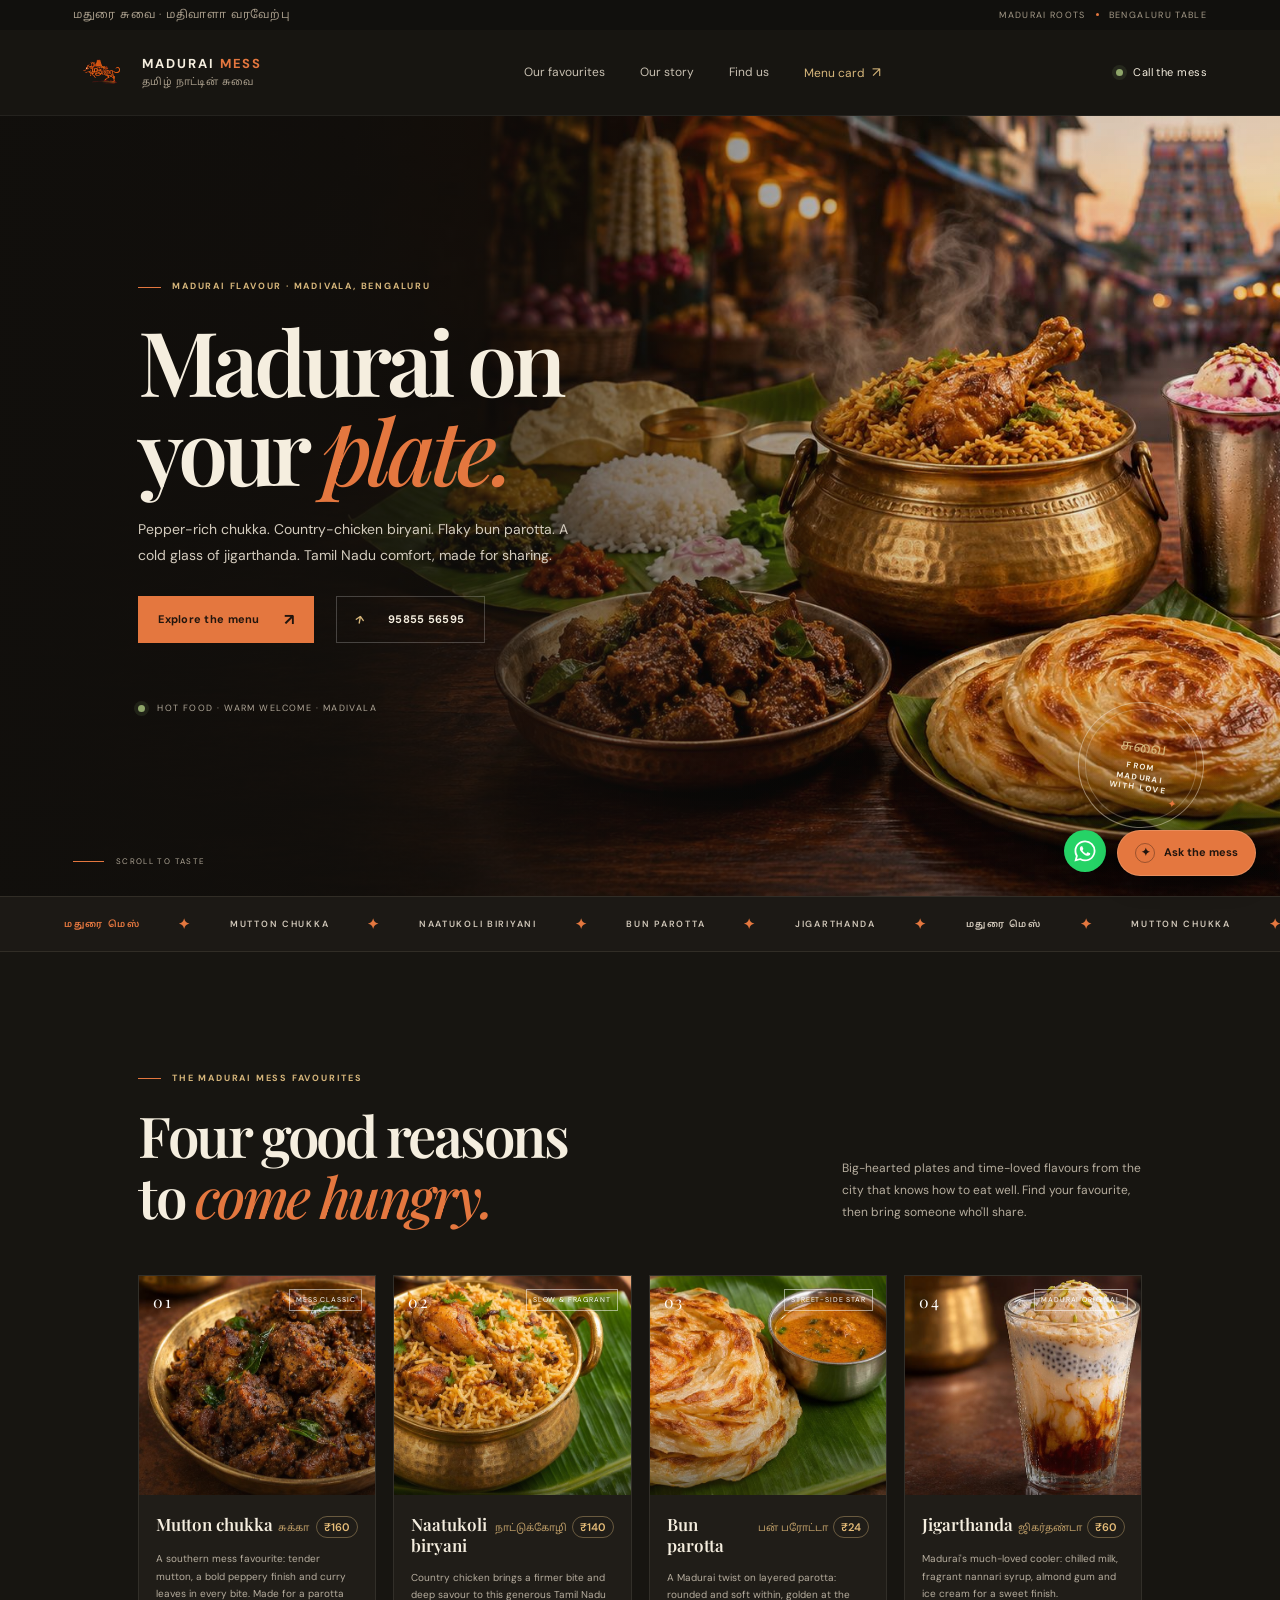
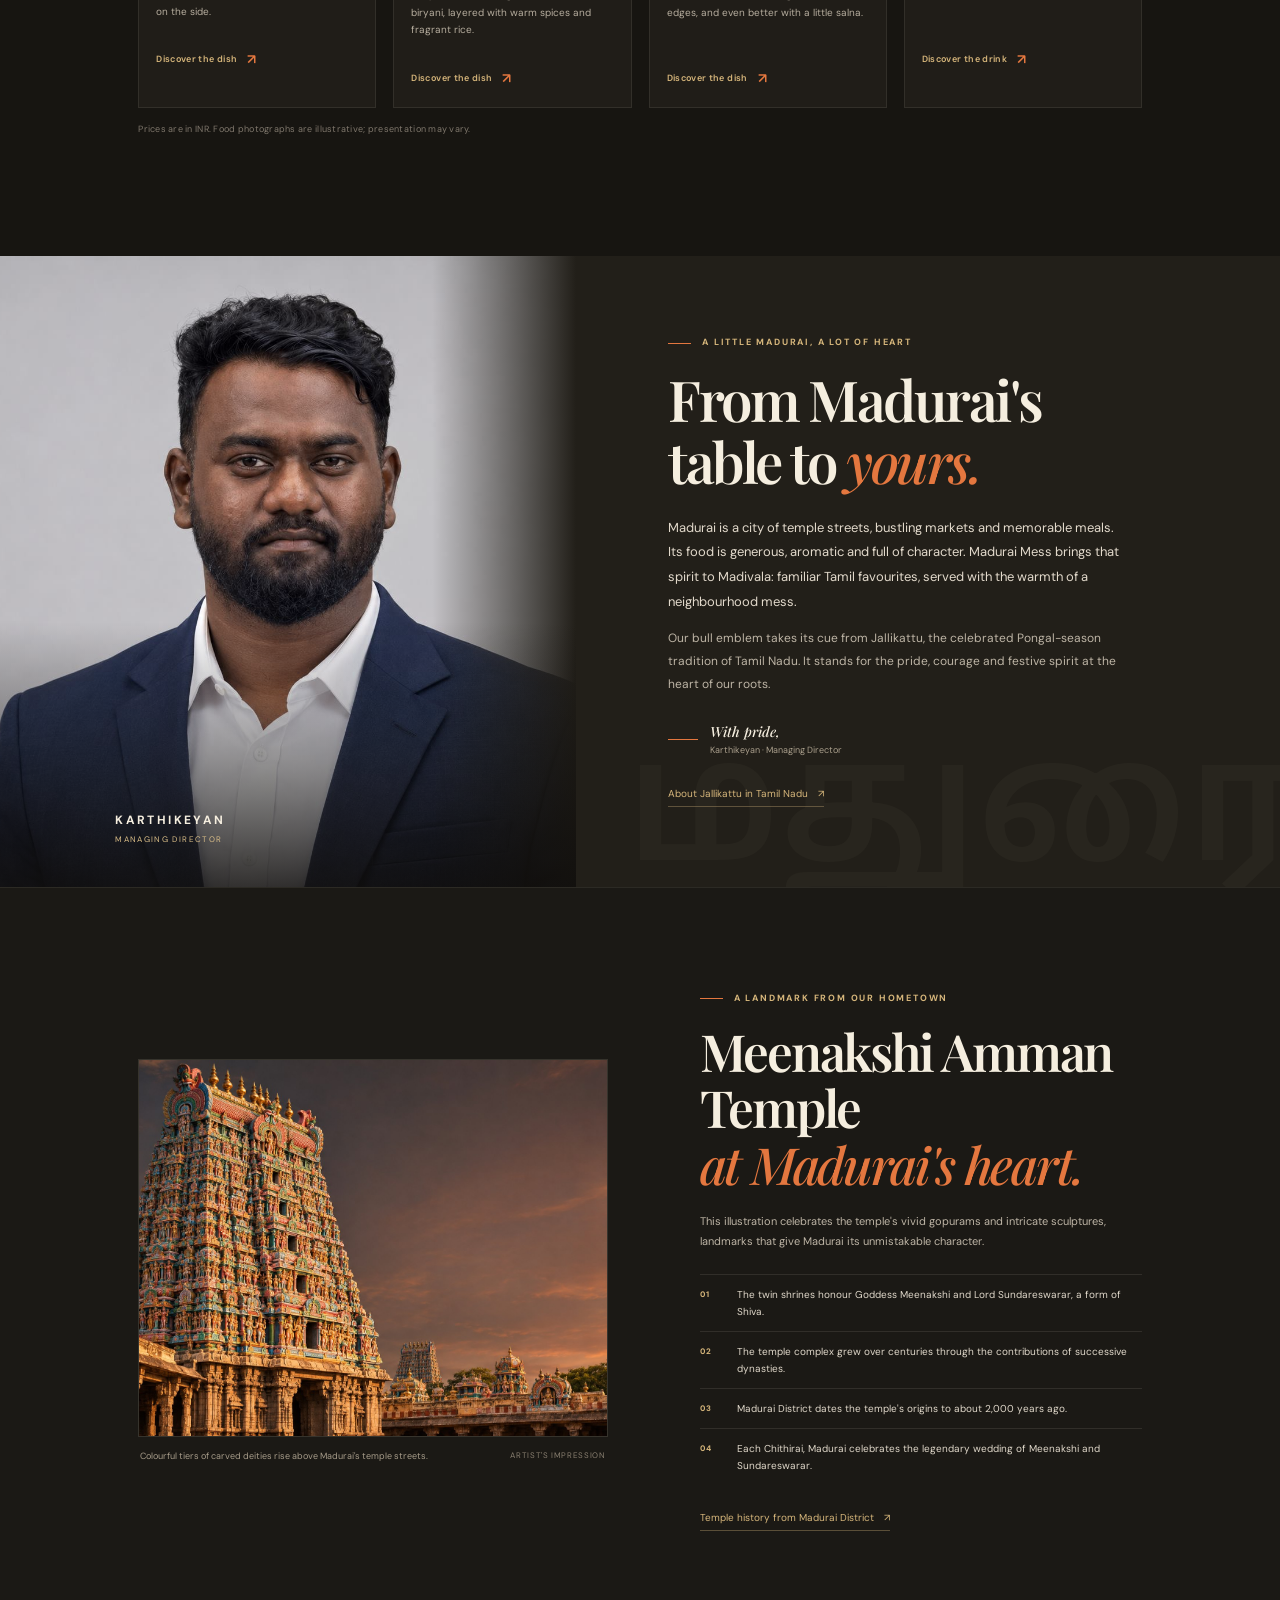
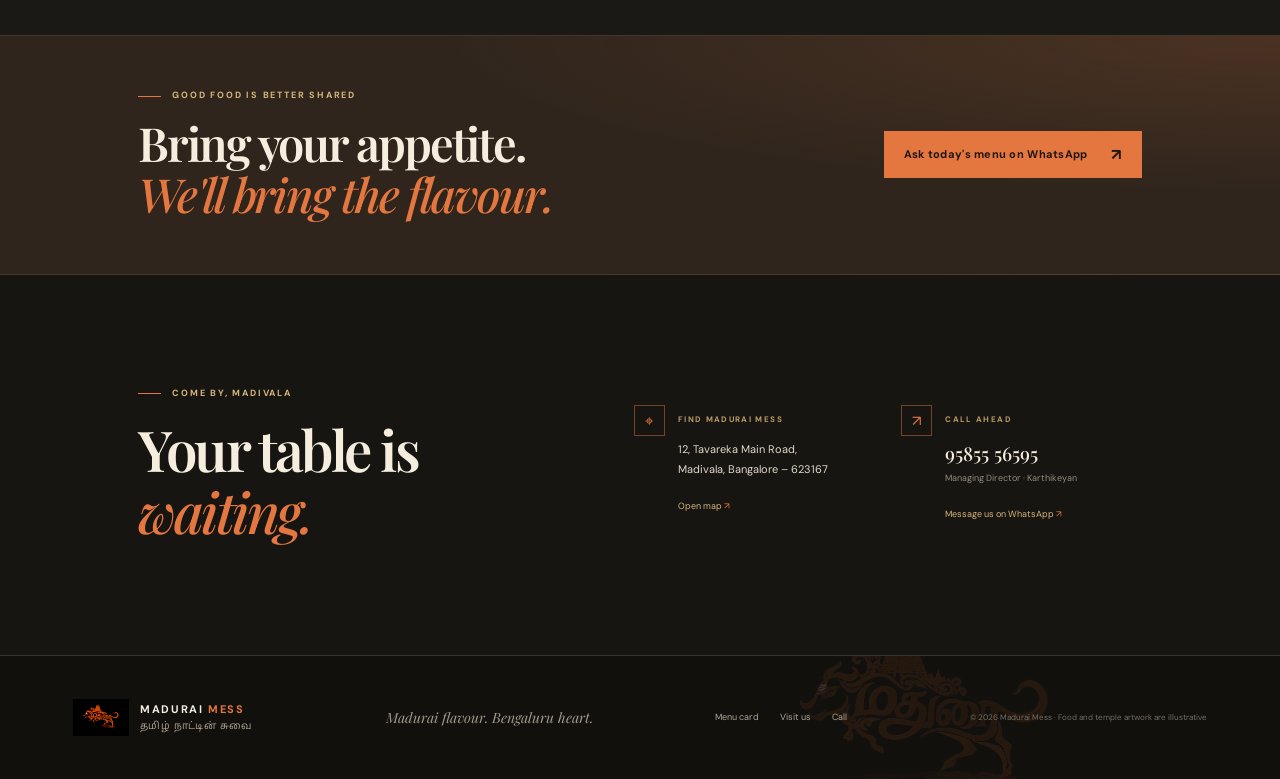
==== commit cbdad2ad: "Add Meenakshi temple story and footer watermark" ====
--- a/index.html
+++ b/index.html
@@ -77,6 +77,24 @@
       <div class="roots-copy"><p class="eyebrow"><span class="eyebrow-line"></span> A LITTLE MADURAI, A LOT OF HEART</p><h2>From Madurai's<br>table to <em>yours.</em></h2><p class="roots-lede">Madurai is a city of temple streets, bustling markets and memorable meals. Its food is generous, aromatic and full of character. Madurai Mess brings that spirit to Madivala: familiar Tamil favourites, served with the warmth of a neighbourhood mess.</p><p>Our bull emblem takes its cue from Jallikattu, the celebrated Pongal-season tradition of Tamil Nadu. It stands for the pride, courage and festive spirit at the heart of our roots.</p><div class="roots-signoff"><span class="signoff-rule"></span><span><b>With pride,</b><small>Karthikeyan · Managing Director</small></span></div><a class="text-link" href="https://www.tamilnadutourism.com/attractions/traditions/jallikattu-bull-festival" target="_blank" rel="noreferrer">About Jallikattu in Tamil Nadu <span>↗</span></a></div>
       <div class="roots-decoration" aria-hidden="true">மதுரை</div>
     </section>
+    <section class="temple-story" aria-labelledby="temple-title">
+      <figure class="temple-figure">
+        <img src="assets/meenakshi-temple.jpg" alt="Artistic illustration of the colorful, sculpted gopuram of Meenakshi Amman Temple in Madurai" loading="lazy">
+        <figcaption>Colourful tiers of carved deities rise above Madurai's temple streets. <span>Artist's impression</span></figcaption>
+      </figure>
+      <div class="temple-copy">
+        <p class="eyebrow"><span class="eyebrow-line"></span> A LANDMARK FROM OUR HOMETOWN</p>
+        <h2 id="temple-title">Meenakshi Amman Temple<br><em>at Madurai's heart.</em></h2>
+        <p class="temple-intro">This illustration celebrates the temple's vivid gopurams and intricate sculptures, landmarks that give Madurai its unmistakable character.</p>
+        <ol class="temple-history" aria-label="Four short facts about the temple">
+          <li><span>01</span><p>The twin shrines honour Goddess Meenakshi and Lord Sundareswarar, a form of Shiva.</p></li>
+          <li><span>02</span><p>The temple complex grew over centuries through the contributions of successive dynasties.</p></li>
+          <li><span>03</span><p>Madurai District dates the temple's origins to about 2,000 years ago.</p></li>
+          <li><span>04</span><p>Each Chithirai, Madurai celebrates the legendary wedding of Meenakshi and Sundareswarar.</p></li>
+        </ol>
+        <a class="text-link" href="https://madurai.nic.in/tourist-place/sri-meenakshi-sundareswarar-temple/" target="_blank" rel="noreferrer">Temple history from Madurai District <span>↗</span></a>
+      </div>
+    </section>
     <section class="callout"><div class="callout-copy"><p class="eyebrow"><span class="eyebrow-line"></span> GOOD FOOD IS BETTER SHARED</p><h2>Bring your appetite.<br><em>We'll bring the flavour.</em></h2></div><a class="button button-primary" href="https://wa.me/919585556595?text=Vanakkam%20Madurai%20Mess%2C%20please%20share%20today%27s%20menu%20and%20prices." target="_blank" rel="noreferrer">Ask today's menu on WhatsApp <span>↗</span></a></section>
     <section class="visit section" id="visit">
       <div class="visit-heading"><p class="eyebrow"><span class="eyebrow-line"></span> COME BY, MADIVALA</p><h2>Your table is<br><em>waiting.</em></h2></div>
@@ -86,7 +104,7 @@
       </div>
     </section>
   </main>
-  <footer class="site-footer"><a class="brand footer-brand" href="#top"><img src="assets/madurai-mess-logo.jpg" alt="Madurai Mess logo" width="44" height="44"><span class="brand-copy"><strong>MADURAI <b>MESS</b></strong><small>தமிழ் நாட்டின் சுவை</small></span></a><p>Madurai flavour. Bengaluru heart.</p><div class="footer-links"><a href="menu.html">Menu card</a><a href="#visit">Visit us</a><a href="tel:+919585556595">Call</a></div><small class="copyright">© <span data-year></span> Madurai Mess · Food photos are illustrative</small></footer>
+  <footer class="site-footer"><a class="brand footer-brand" href="#top"><img src="assets/madurai-mess-logo.jpg" alt="Madurai Mess logo" width="44" height="44"><span class="brand-copy"><strong>MADURAI <b>MESS</b></strong><small>தமிழ் நாட்டின் சுவை</small></span></a><p>Madurai flavour. Bengaluru heart.</p><div class="footer-links"><a href="menu.html">Menu card</a><a href="#visit">Visit us</a><a href="tel:+919585556595">Call</a></div><small class="copyright">© <span data-year></span> Madurai Mess · Food and temple artwork are illustrative</small></footer>
   <a class="whatsapp-float" href="https://wa.me/919585556595?text=Vanakkam%20Madurai%20Mess%2C%20I%20have%20a%20personal%20query." target="_blank" rel="noreferrer" aria-label="WhatsApp Madurai Mess for a personal or custom query">
     <svg viewBox="0 0 32 32" aria-hidden="true"><path d="M16.02 3C8.9 3 3.1 8.78 3.1 15.9c0 2.25.59 4.44 1.71 6.38L3 29l6.91-1.8a12.9 12.9 0 0 0 6.1 1.54h.01c7.12 0 12.91-5.8 12.91-12.92A12.8 12.8 0 0 0 25.15 6.7 12.82 12.82 0 0 0 16.02 3Zm0 23.55h-.01c-1.9 0-3.77-.51-5.4-1.48l-.39-.23-4.1 1.07 1.1-4-.26-.41a10.57 10.57 0 0 1-1.63-5.6c0-5.88 4.8-10.66 10.69-10.66 2.85 0 5.53 1.11 7.55 3.13a10.58 10.58 0 0 1 3.12 7.55c0 5.89-4.79 10.68-10.67 10.68Zm5.86-7.99c-.32-.16-1.9-.94-2.19-1.04-.29-.1-.5-.16-.71.16-.21.31-.82 1.04-1 1.25-.18.21-.37.24-.68.08-.32-.16-1.34-.49-2.55-1.56-.94-.84-1.57-1.88-1.75-2.19-.18-.31-.02-.48.14-.64.14-.14.32-.37.47-.55.16-.19.21-.32.32-.53.1-.2.05-.39-.03-.55-.08-.16-.71-1.72-.97-2.36-.25-.61-.51-.52-.7-.53l-.6-.01c-.21 0-.55.08-.84.39-.29.31-1.1 1.08-1.1 2.64s1.12 3.06 1.28 3.27c.16.21 2.2 3.36 5.33 4.71.74.32 1.32.51 1.78.65.75.24 1.44.2 1.98.12.6-.09 1.9-.78 2.17-1.53.26-.76.26-1.4.18-1.54-.08-.14-.29-.22-.61-.38Z"/></svg>
   </a>
--- a/styles.css
+++ b/styles.css
@@ -14,6 +14,25 @@
 @media(max-width:760px){html{scroll-padding-top:76px}.topline{padding:0 5vw;height:27px}.topline-right{font-size:7px}.site-header{height:72px;padding:0 5vw}.brand{min-width:auto;gap:8px}.brand img{width:42px;height:42px}.brand-copy strong{font-size:11px}.brand-copy small{font-size:8px}.header-call{margin-left:auto;margin-right:17px;font-size:9px}.nav-toggle{width:35px;height:35px;display:flex;flex-direction:column;justify-content:center;align-items:center;gap:5px;border:1px solid var(--line);background:transparent;color:#fff;cursor:pointer}.nav-toggle span{width:13px;height:1px;background:var(--cream)}.main-nav{display:none;position:absolute;top:71px;left:0;right:0;padding:17px 5vw 20px;flex-direction:column;align-items:stretch;gap:0;background:#171511;border-top:1px solid var(--line);box-shadow:0 12px 20px rgba(0,0,0,.25)}.main-nav.is-open{display:flex}.main-nav a{padding:12px 0;border-bottom:1px solid rgba(255,255,255,.07)}.main-nav a:last-child{border:0}.hero{height:690px;min-height:0;max-height:calc(100svh - 99px);background-position:59% center}.hero-shade{background:linear-gradient(90deg,rgba(17,15,12,.94),rgba(17,15,12,.7) 53%,rgba(17,15,12,.25)),linear-gradient(0deg,rgba(14,12,10,.5),transparent 40%)}.hero-content{width:84vw;margin-left:8vw;padding-bottom:9px}.hero h1{font-size:clamp(59px,13vw,82px)}.hero-lede{max-width:365px;font-size:12px}.hero-footnote{margin-top:40px;font-size:7px}.hero-stamp{width:87px;height:87px;right:6vw;bottom:54px}.hero-stamp span{font-size:12px}.hero-stamp b{font-size:6px}.hero-stamp i{right:14px;bottom:13px;font-size:8px}.scroll-cue{display:none}.ticker-track{height:46px;gap:22px;font-size:8px}.section{padding:78px 6vw}.section-heading{display:block;margin-bottom:28px}.section-heading h2,.roots h2,.visit h2{font-size:43px}.section-intro{width:min(100%,420px);margin-top:17px;font-size:11px}.dish-grid{gap:12px}.dish-photo{aspect-ratio:1.1}.dish-copy{padding:14px 12px}.dish-title-line h3{font-size:15px}.dish-title-line span{font-size:8px}.dish-copy p{font-size:9px}.dish-note{top:9px;right:8px;font-size:6px}.dish-number{top:9px;left:9px}.roots{display:block}.roots-image{min-height:420px}.roots-image img{object-position:center 30%}.roots-image:after{background:linear-gradient(0deg,rgba(16,14,12,.88),transparent 47%)}.portrait-caption{left:7vw;bottom:28px}.roots-copy{padding:58px 7vw 65px}.roots-copy>p:not(.eyebrow){font-size:11px}.callout{display:block;padding:52px 7vw}.callout h2{font-size:38px}.callout .button{margin-top:24px}.visit{display:block;padding-top:75px;padding-bottom:75px}.visit-details{margin-top:29px;gap:22px 14px}.visit-detail{gap:9px}.visit-detail p{font-size:9px}.detail-icon{width:27px;height:27px;flex:0 0 27px}.phone-number{font-size:16px}.site-footer{padding:22px 6vw;flex-wrap:wrap}.site-footer>p{display:none}.footer-links{gap:13px;font-size:8px}.copyright{flex-basis:100%}.menu-main{padding:17px 4vw 55px}.menu-board{padding:35px 7% 24px}.menu-title-row h1{font-size:46px}.menu-category-secondary{display:block;width:100%;margin-right:0}.menu-category-secondary>h2{min-height:0;font-size:19px}.menu-category-secondary .menu-item h3{font-size:13px}.menu-category-secondary .menu-item p{font-size:9px}}
 @media(max-width:420px){.topline-right{letter-spacing:.08em;gap:6px}.brand-copy strong{font-size:10px}.header-call{margin-right:10px}.button{padding:0 13px;gap:13px;font-size:10px}.hero-actions{gap:9px}.dish-title-line{display:block}.dish-title-line span{display:block;margin-top:3px}.visit-details{grid-template-columns:1fr}.menu-address{flex-direction:column}}
 @media print{body.menu-page{background:#fff;color:#29231c}.topline,.site-header,.menu-top-actions,.menu-foot-links,.menu-footer{display:none!important}.menu-main{max-width:none;padding:0}.menu-board{padding:30px 8% 24px;border:0;box-shadow:none;print-color-adjust:exact;-webkit-print-color-adjust:exact}.menu-board:before{inset:7px}.menu-item,.menu-category{break-inside:avoid}.menu-category{margin-bottom:17px}}
+
+/* Madurai landmark story */
+.temple-story{display:grid;grid-template-columns:1.03fr .97fr;align-items:center;gap:7.2vw;padding:104px 10.8vw;background:#1b1915;border-top:1px solid rgba(243,233,215,.08)}
+.temple-figure{margin:0;min-width:0}
+.temple-figure img{display:block;width:100%;aspect-ratio:1.24;object-fit:cover;object-position:38% center;border:1px solid rgba(243,233,215,.12)}
+.temple-figure figcaption{display:flex;justify-content:space-between;gap:12px;margin:12px 2px 0;color:#a69b89;font-size:9px;line-height:1.6}
+.temple-figure figcaption span{flex:0 0 auto;color:#897f70;font-size:8px;letter-spacing:.08em;text-transform:uppercase}
+.temple-copy .eyebrow{margin-bottom:18px}
+.temple-copy h2{margin:0 0 19px;color:var(--cream);font:600 clamp(35px,4vw,52px)/1.1 var(--serif);letter-spacing:-.045em}
+.temple-copy h2 em{color:var(--orange);font-weight:500}
+.temple-intro{max-width:470px;margin:0;color:#bdb4a5;font-size:11px;line-height:1.85}
+.temple-history{max-width:490px;margin:22px 0 19px;padding:0;list-style:none}
+.temple-history li{display:grid;grid-template-columns:26px 1fr;gap:11px;padding:11px 0;border-top:1px solid rgba(243,233,215,.1)}
+.temple-history li>span{padding-top:2px;color:#d6b67b;font-size:8px;font-weight:700;letter-spacing:.12em}
+.temple-history li p{margin:0;color:#e0d8ca;font-size:10px;line-height:1.7}
+.site-footer{position:relative;isolation:isolate;overflow:hidden}
+.site-footer::before{content:"";position:absolute;z-index:0;inset:0;background:url("assets/madurai-mess-logo.jpg") 82% 50%/min(390px,34vw) auto no-repeat;opacity:.18;mix-blend-mode:screen;pointer-events:none}
+.site-footer>*{position:relative;z-index:1}
+@media(max-width:760px){.temple-story{grid-template-columns:1fr;gap:30px;padding:76px 6vw}.temple-figure img{aspect-ratio:1.28;object-position:35% center}.temple-copy h2{font-size:42px}.temple-history{margin-top:18px}.temple-history li p{font-size:10px}.site-footer::before{background-position:83% center;background-size:min(270px,58vw) auto;opacity:.16}}
 
 .sr-only{position:absolute;width:1px;height:1px;padding:0;margin:-1px;overflow:hidden;clip:rect(0,0,0,0);white-space:nowrap;border:0}
 .chat-launcher{position:fixed;z-index:30;right:24px;bottom:24px;display:flex;align-items:center;gap:9px;padding:12px 17px;border:1px solid rgba(247,238,223,.18);border-radius:30px;background:#e4773f;color:#21150e;font-size:11px;font-weight:700;box-shadow:0 8px 24px rgba(0,0,0,.32);cursor:pointer;transition:transform .2s,background .2s}
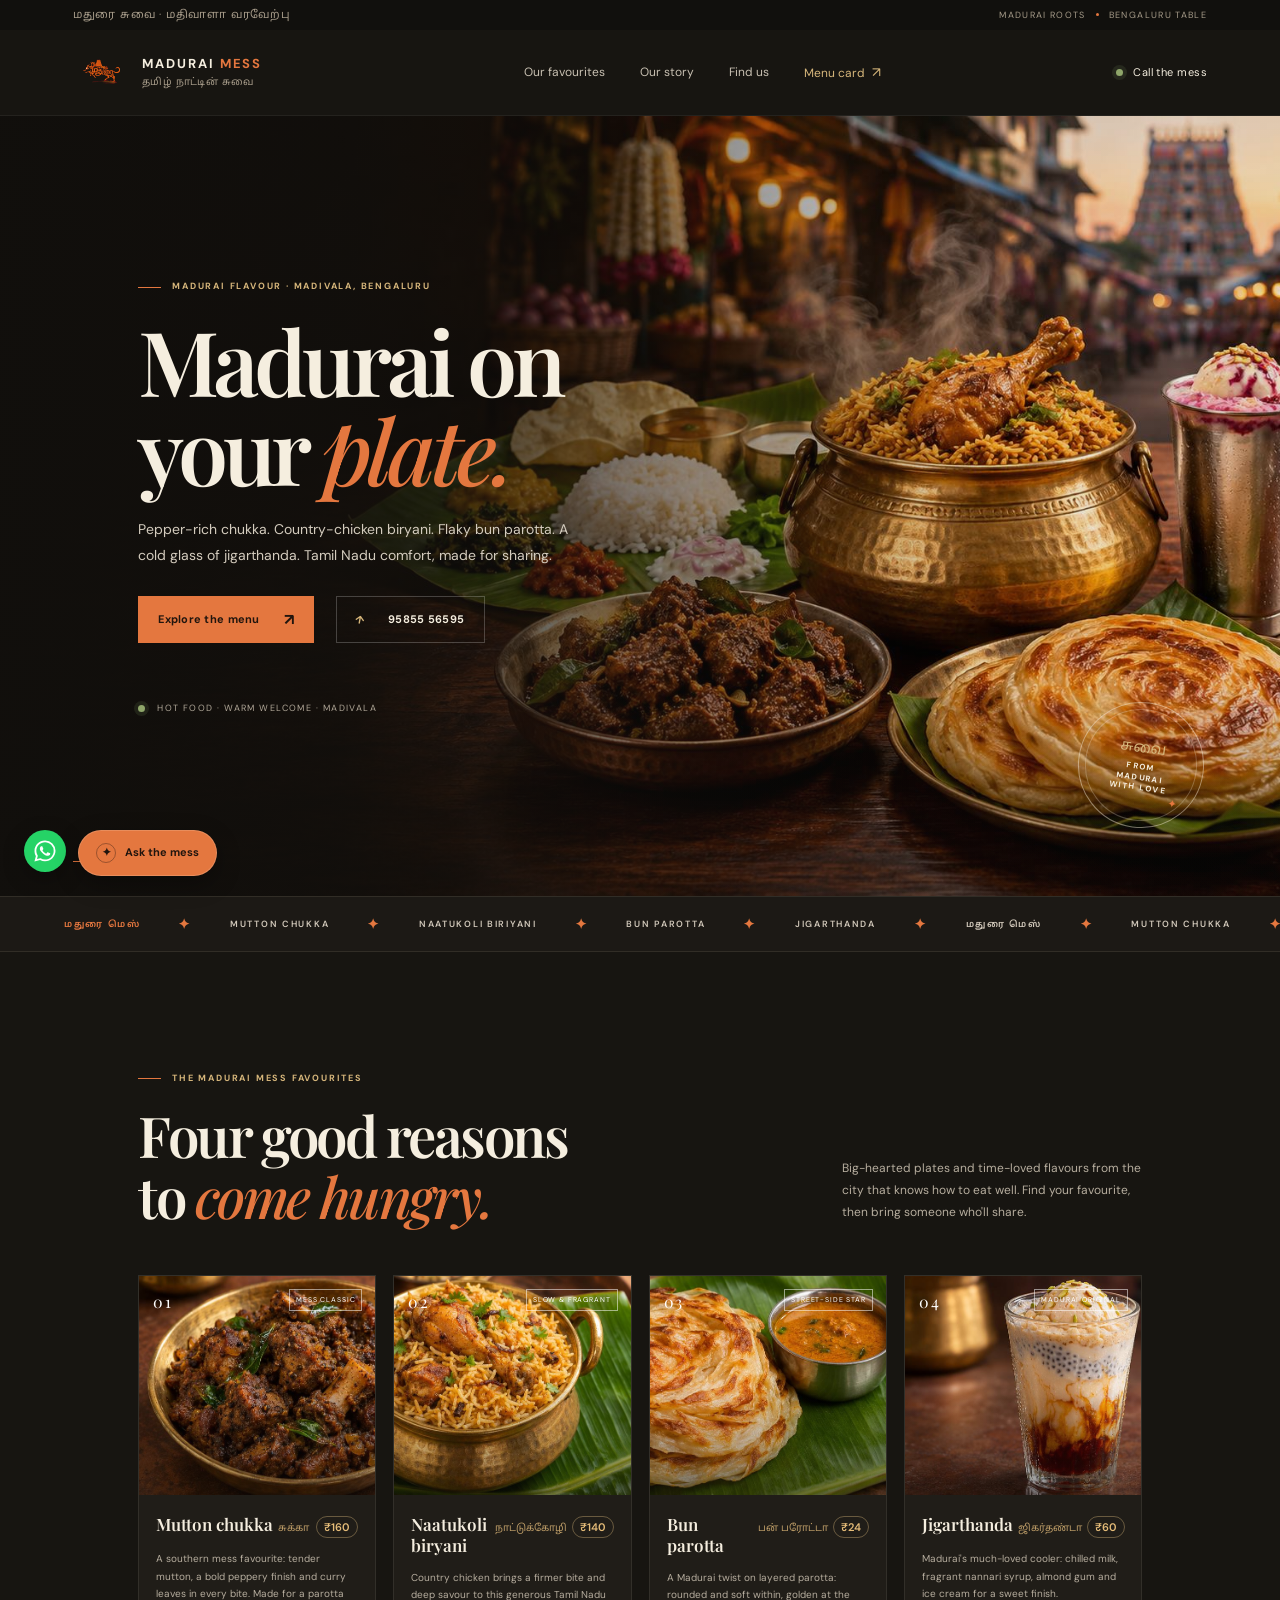
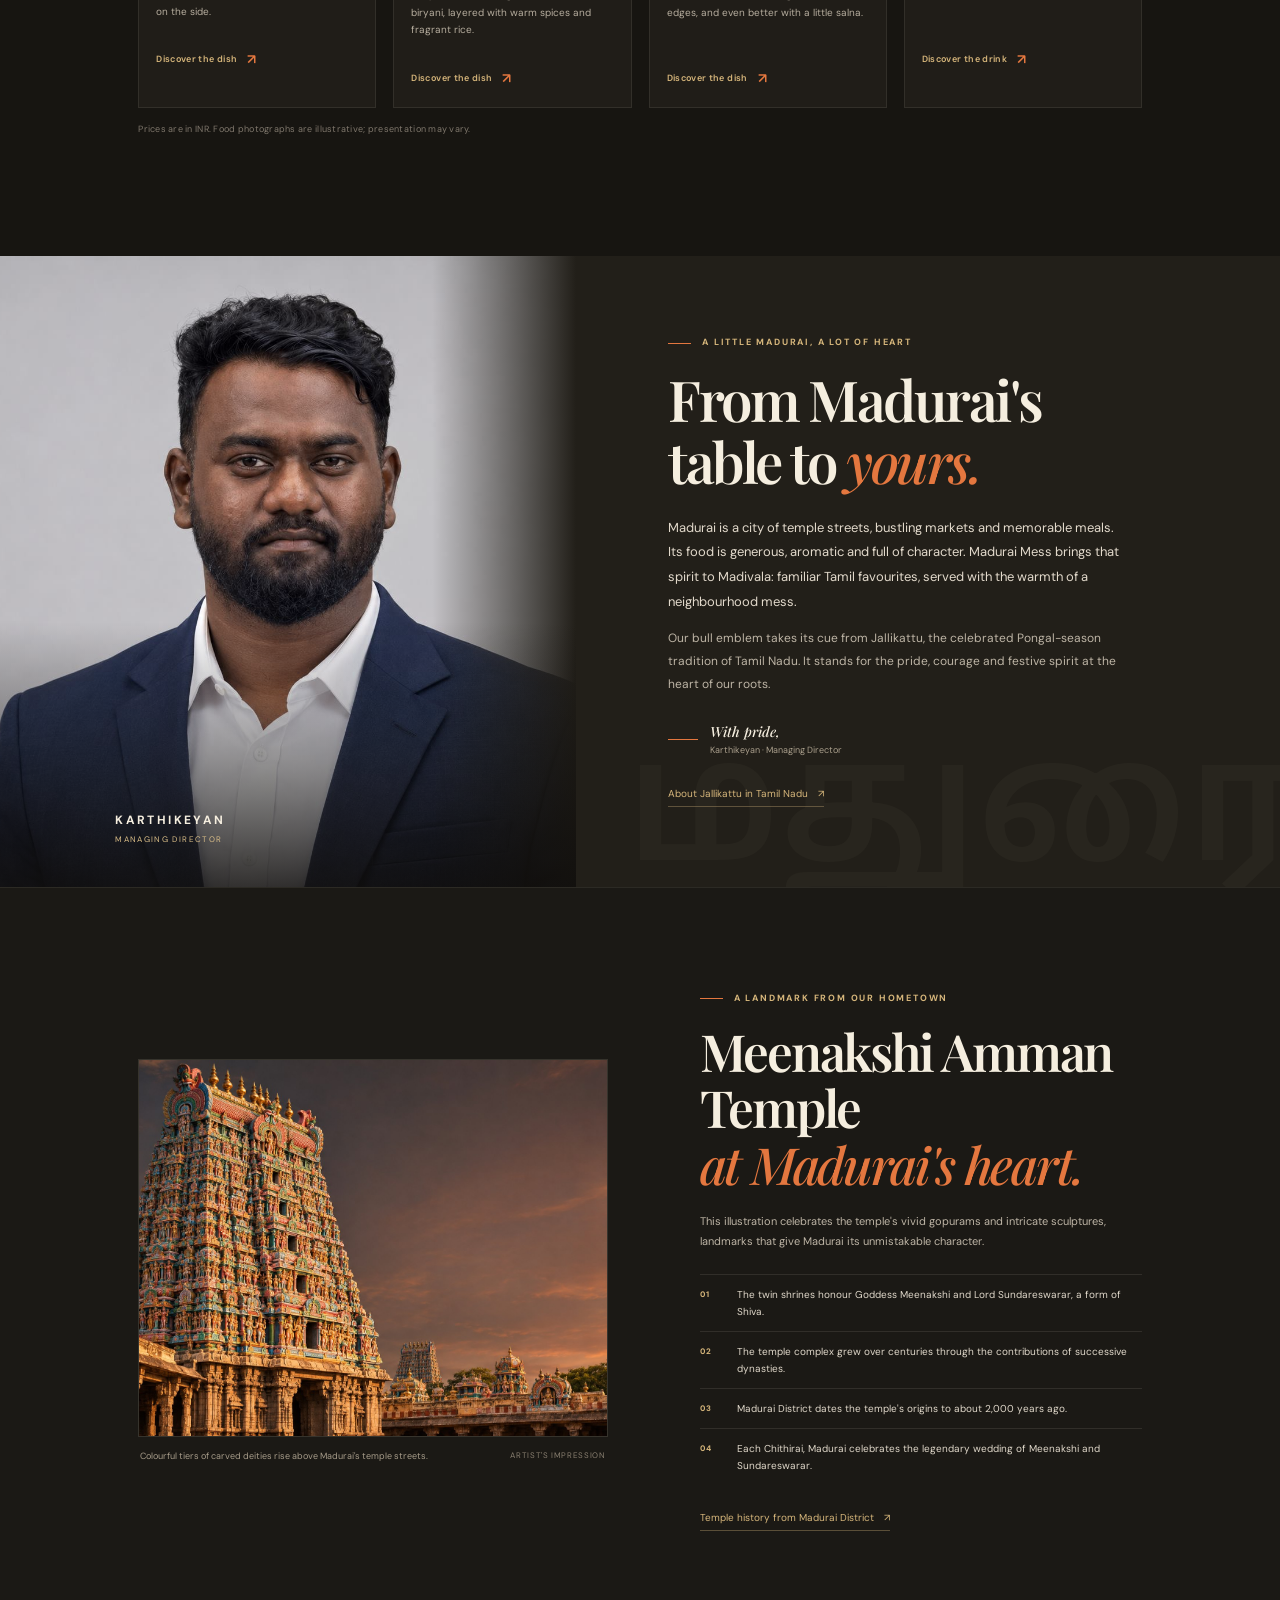
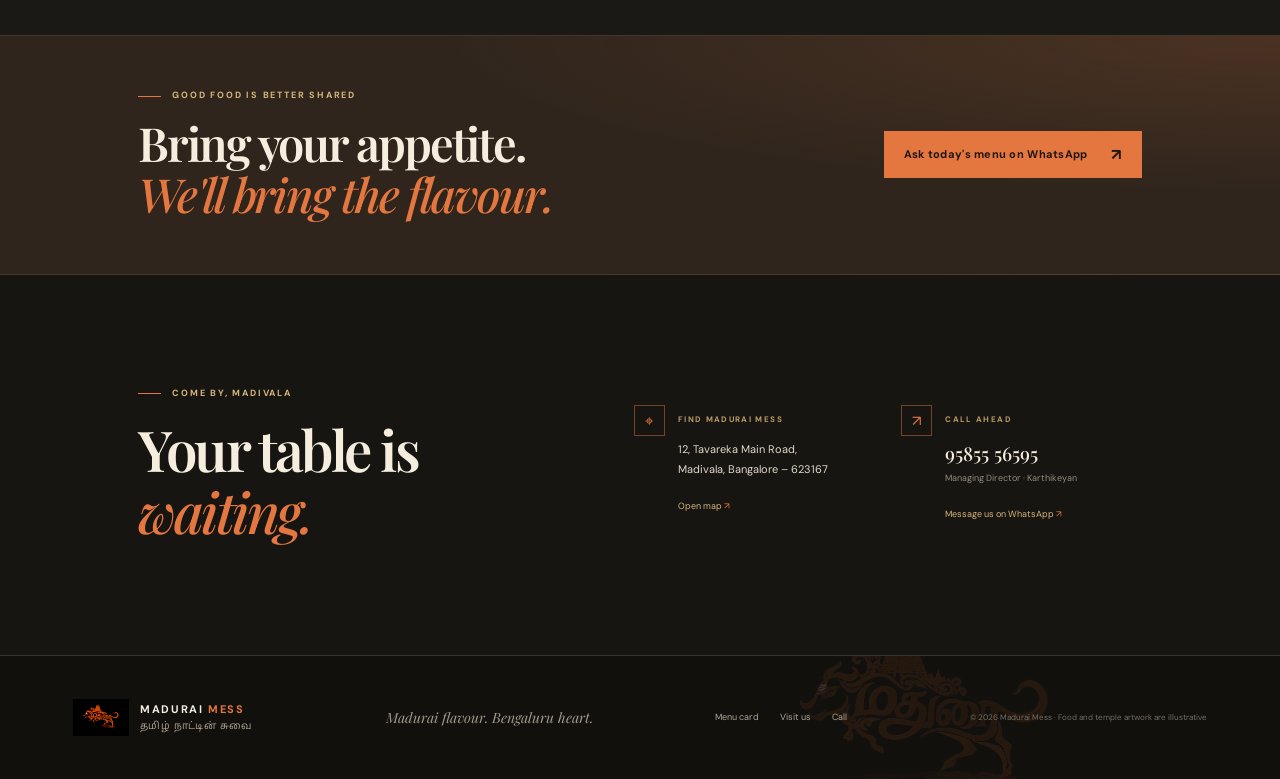
==== commit 14ef397f: "Refresh button layout stylesheet cache" ====
--- a/index.html
+++ b/index.html
@@ -14,7 +14,7 @@
   <link rel="preconnect" href="https://fonts.gstatic.com" crossorigin>
   <link href="https://fonts.googleapis.com/css2?family=DM+Sans:wght@400;500;600;700&family=Playfair+Display:wght@500;600;700&family=Noto+Sans+Tamil:wght@500;600&display=swap" rel="stylesheet">
   <link rel="icon" href="assets/bull-mark.svg" type="image/svg+xml">
-  <link rel="stylesheet" href="styles.css">
+  <link rel="stylesheet" href="styles.css?v=left-buttons">
   <script type="application/ld+json">
   {
     "@context": "https://schema.org",
--- a/styles.css
+++ b/styles.css
@@ -35,17 +35,17 @@
 @media(max-width:760px){.temple-story{grid-template-columns:1fr;gap:30px;padding:76px 6vw}.temple-figure img{aspect-ratio:1.28;object-position:35% center}.temple-copy h2{font-size:42px}.temple-history{margin-top:18px}.temple-history li p{font-size:10px}.site-footer::before{background-position:83% center;background-size:min(270px,58vw) auto;opacity:.16}}
 
 .sr-only{position:absolute;width:1px;height:1px;padding:0;margin:-1px;overflow:hidden;clip:rect(0,0,0,0);white-space:nowrap;border:0}
-.chat-launcher{position:fixed;z-index:30;right:24px;bottom:24px;display:flex;align-items:center;gap:9px;padding:12px 17px;border:1px solid rgba(247,238,223,.18);border-radius:30px;background:#e4773f;color:#21150e;font-size:11px;font-weight:700;box-shadow:0 8px 24px rgba(0,0,0,.32);cursor:pointer;transition:transform .2s,background .2s}
+.chat-launcher{position:fixed;z-index:30;left:78px;right:auto;bottom:24px;display:flex;align-items:center;gap:9px;padding:12px 17px;border:1px solid rgba(247,238,223,.18);border-radius:30px;background:#e4773f;color:#21150e;font-size:11px;font-weight:700;box-shadow:0 8px 24px rgba(0,0,0,.32);cursor:pointer;transition:transform .2s,background .2s}
 .chat-launcher:hover{transform:translateY(-2px);background:#ed8c56}.chat-launcher-icon{display:grid;place-items:center;width:20px;height:20px;border:1px solid rgba(33,21,14,.37);border-radius:50%;font-size:11px}
-.whatsapp-float{position:fixed;z-index:30;right:174px;bottom:28px;width:42px;height:42px;display:grid;place-items:center;border-radius:50%;background:#25d366;box-shadow:0 7px 22px rgba(0,0,0,.28);transition:transform .2s}.whatsapp-float:hover{transform:translateY(-3px) scale(1.04)}.whatsapp-float svg{width:26px;height:26px;fill:#fff}
-.chat-panel{position:fixed;z-index:31;right:24px;bottom:82px;width:min(365px,calc(100vw - 28px));max-height:min(560px,calc(100svh - 110px));display:flex;flex-direction:column;overflow:hidden;border:1px solid rgba(214,182,123,.35);border-radius:15px;background:#f5eedf;color:#29231c;box-shadow:0 18px 60px rgba(0,0,0,.48);animation:chat-pop .2s ease both}
+.whatsapp-float{position:fixed;z-index:30;left:24px;right:auto;bottom:28px;width:42px;height:42px;display:grid;place-items:center;border-radius:50%;background:#25d366;box-shadow:0 7px 22px rgba(0,0,0,.28);transition:transform .2s}.whatsapp-float:hover{transform:translateY(-3px) scale(1.04)}.whatsapp-float svg{width:26px;height:26px;fill:#fff}
+.chat-panel{position:fixed;z-index:31;left:24px;right:auto;bottom:82px;width:min(365px,calc(100vw - 28px));max-height:min(560px,calc(100svh - 110px));display:flex;flex-direction:column;overflow:hidden;border:1px solid rgba(214,182,123,.35);border-radius:15px;background:#f5eedf;color:#29231c;box-shadow:0 18px 60px rgba(0,0,0,.48);animation:chat-pop .2s ease both}
 .chat-panel[hidden]{display:none}@keyframes chat-pop{from{opacity:0;transform:translateY(8px) scale(.98)}to{opacity:1;transform:translateY(0) scale(1)}}
 .chat-header{min-height:66px;display:flex;align-items:center;justify-content:space-between;padding:10px 14px;background:#211d17;color:#f5eedf}.chat-brand{display:flex;align-items:center;gap:9px}.chat-brand img{width:38px;height:38px}.chat-brand>span{display:flex;flex-direction:column;line-height:1.3}.chat-brand b{font-size:11px}.chat-brand small{color:#c2ad88;font-size:9px}.chat-close{width:30px;height:30px;border:0;background:transparent;color:#e8dece;font-size:23px;cursor:pointer}
 .chat-whatsapp-link{display:flex;align-items:center;gap:6px;padding:9px 13px;background:#e9dfcc;color:#66533a;font-size:9px}.chat-whatsapp-link>span:last-child{margin-left:auto;color:#ac603b;font-size:13px}.wa-mini{width:15px;height:15px;display:grid;place-items:center;border-radius:50%;background:#25d366;color:#fff;font-size:11px}
 .chat-messages{min-height:140px;max-height:280px;flex:1;display:flex;flex-direction:column;gap:8px;overflow:auto;padding:14px 13px 8px;background:#f5eedf}.chat-message{max-width:88%;padding:10px 12px;border-radius:12px;font-size:10px;line-height:1.65;overflow-wrap:anywhere}.bot-message{align-self:flex-start;border:1px solid #e2d6bf;background:#fffaf0;color:#3f372b;border-bottom-left-radius:4px}.user-message{align-self:flex-end;background:#e7d5b2;color:#392a1c;border-bottom-right-radius:4px}.chat-action{align-self:flex-start;margin:0 0 4px 2px;padding:7px 10px;border-radius:7px;background:#d56d3d;color:#24170f;font-size:9px;font-weight:700}
 .chat-quick-replies{display:flex;flex-wrap:wrap;gap:6px;padding:5px 12px 10px;background:#f5eedf}.chat-quick-replies button{padding:6px 9px;border:1px solid #d3c3a7;border-radius:15px;background:transparent;color:#64533c;font-size:8px;cursor:pointer}.chat-quick-replies button:hover{border-color:#c66b40;color:#91451f}
 .chat-form{display:flex;gap:7px;padding:10px 11px;border-top:1px solid #e0d4be;background:#fffaf0}.chat-form input{min-width:0;flex:1;padding:10px 11px;border:1px solid #ded1b9;border-radius:8px;background:#fff;color:#2f281f;font:inherit;font-size:10px;outline:none}.chat-form input:focus{border-color:#ce754b;box-shadow:0 0 0 2px rgba(206,117,75,.12)}.chat-form>button{width:38px;border:0;border-radius:8px;background:#e4773f;color:#21150e;font-size:18px;font-weight:700;cursor:pointer}.chat-footnote{margin:0;padding:0 12px 10px;background:#fffaf0;color:#93836b;font-size:8px}
-@media(max-width:760px){.chat-launcher{right:14px;bottom:14px;padding:11px 14px}.whatsapp-float{right:151px;bottom:17px;width:38px;height:38px}.whatsapp-float svg{width:23px;height:23px}.chat-panel{right:12px;bottom:68px;max-height:calc(100svh - 84px)}}
+@media(max-width:760px){.chat-launcher{left:68px;right:auto;bottom:14px;padding:11px 14px}.whatsapp-float{left:14px;right:auto;bottom:17px;width:38px;height:38px}.whatsapp-float svg{width:23px;height:23px}.chat-panel{left:12px;right:auto;bottom:68px;width:min(365px,calc(100vw - 24px));max-height:calc(100svh - 84px)}}
 @media print{.chat-launcher,.chat-panel,.whatsapp-float{display:none!important}}
 
 /* Restaurant supplied logo, menu prices and photo-led meals */
